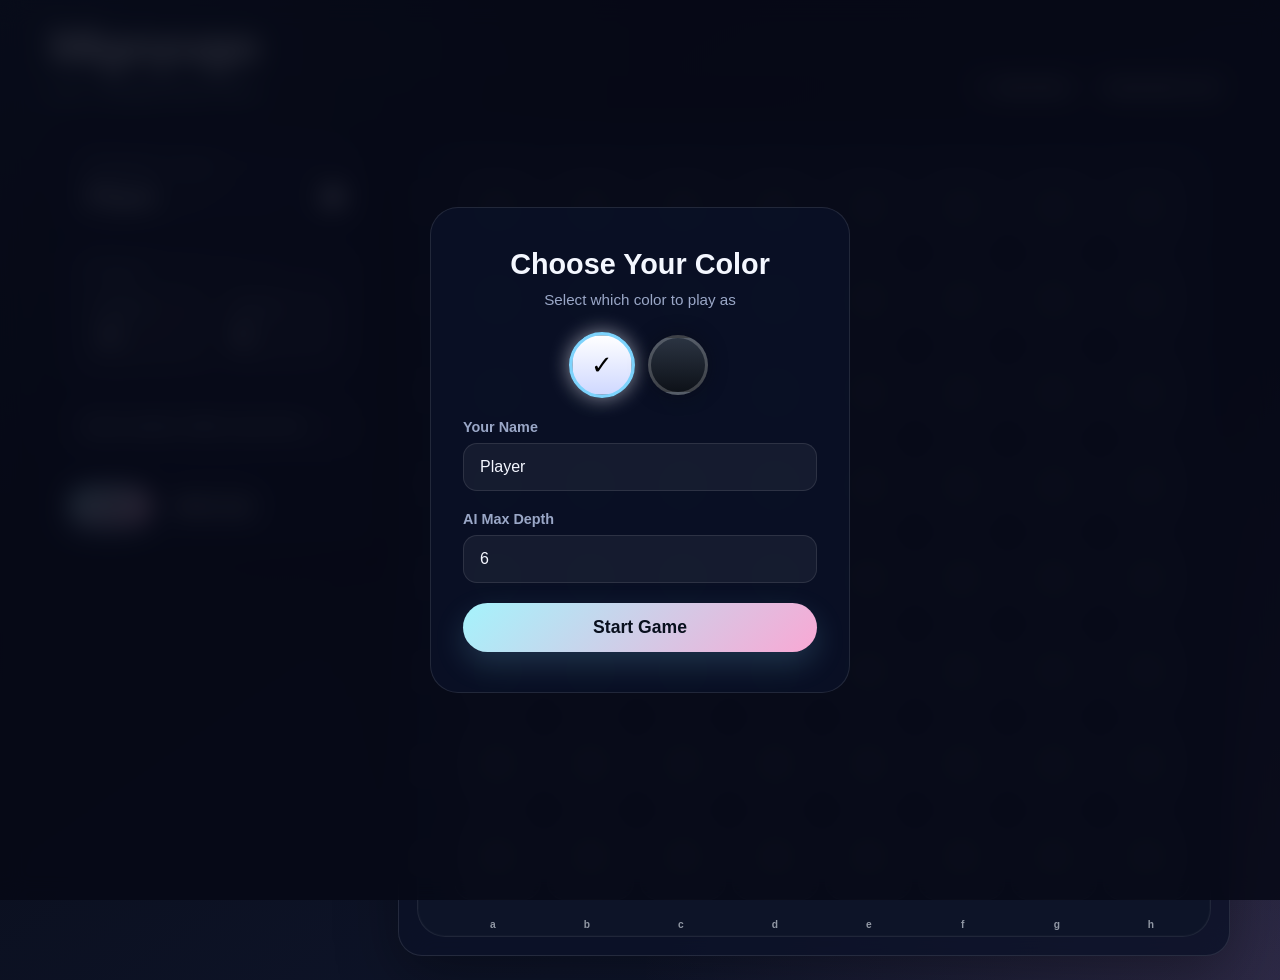
==== ai_game.html @ 3fef2fe9 "im tired tbh" ====
<!doctype html>
<html lang="en">
  <head>
    <meta charset="UTF-8" />
    <meta
      name="viewport"
      content="width=device-width, initial-scale=1.0, maximum-scale=1.0, user-scalable=no"
    />
    <title>Migoyugo - vs AI</title>
    <link rel="stylesheet" href="ai_game.css" />
  </head>
  <body>
    <!-- Color Selection Modal -->
    <div class="modal-backdrop" id="colorSelectionModal">
      <div class="modal-box">
        <h2>Choose Your Color</h2>
        <p>Select which color to play as</p>

        <div class="color-selection">
          <button
            class="color-button white selected"
            data-color="1"
            id="colorWhite"
          ></button>
          <button
            class="color-button black"
            data-color="2"
            id="colorBlack"
          ></button>
        </div>

        <div class="input-group">
          <label for="playerName">Your Name</label>
          <input
            type="text"
            id="playerName"
            placeholder="Enter your name"
            value="Player"
          />
        </div>

        <div class="input-group">
          <label for="aiMaxDepth">AI Max Depth</label>
          <input
            type="number"
            id="aiMaxDepth"
            min="1"
            max="8"
            step="1"
            value="6"
          />
        </div>

        <button
          class="action"
          style="width: 100%; padding: 14px; font-size: 1.1rem"
          id="startGameBtn"
        >
          Start Game
        </button>
      </div>
    </div>

    <!-- Game Over Modal -->
    <div class="modal-backdrop hidden" id="gameOverModal">
      <div class="modal-box" style="position: relative">
        <button
          id="closeGameOverBtn"
          style="
            position: absolute;
            top: 15px;
            right: 15px;
            background: none;
            border: none;
            font-size: 28px;
            color: #888;
            cursor: pointer;
            padding: 5px;
            line-height: 1;
            transition: color 0.2s;
          "
          onmouseover="this.style.color = '#fff'"
          onmouseout="this.style.color = '#888'"
        >
          &times;
        </button>
        <h2
          id="goTitle"
          class="winner-text"
          style="font-size: 2.2rem; margin-bottom: 4px"
        >
          You Won!
        </h2>
        <p id="goSubtitle" style="font-size: 1.1rem; color: #fff">
          Congratulations!
        </p>

        <div class="stats" style="margin-bottom: 24px; margin-top: 10px">
          <div class="stat">
            <span class="label" id="goP1Label">Your Score</span>
            <span class="value" id="goP1Score">0</span>
          </div>
          <div class="stat">
            <span class="label" id="goP2Label">AI Score</span>
            <span class="value" id="goP2Score">0</span>
          </div>
        </div>

        <button
          class="action"
          id="playAgainBtn"
          style="width: 100%; padding: 14px; font-size: 1.1rem"
        >
          Play Again
        </button>
        <a
          href="index.html"
          class="action secondary"
          style="
            width: 100%;
            padding: 14px;
            font-size: 1rem;
            margin-top: 10px;
            text-decoration: none;
            display: block;
          "
        >
          Back to Menu
        </a>
      </div>
    </div>

    <!-- Move History Log Modal -->
    <div class="modal-backdrop hidden" id="logModal">
      <div class="modal-box" id="logModalBox">
        <div class="modal-header-row">
          <h2>Move History</h2>
          <button class="close-btn" id="closeLogBtn">&times;</button>
        </div>
        <div class="history-list" id="historyList"></div>
      </div>
    </div>

    <!-- Main Game Area -->
    <div class="shell">
      <div class="hero">
        <div class="title-block">
          <h1>Migoyugo</h1>
          <p>vs AI - Strategic Board Game</p>
        </div>
        <div class="chip-row">
          <a
            href="index.html"
            class="chip menu-link"
            style="
              text-decoration: none;
              display: flex;
              align-items: center;
              gap: 6px;
            "
          >
            <span>&larr;</span> Main Menu
          </a>
          <div class="chip">Gamemode: vs AI</div>
        </div>
      </div>

      <div class="grid-layout">
        <section class="panel side">
          <div class="status-card">
            <div class="status-label">Current Turn</div>
            <div class="turn-banner">
              <span class="turn-name" id="turnName">Player</span>
              <div class="turn-dot" id="turnDot"></div>
            </div>
          </div>

          <div class="status-card">
            <div class="status-label">Yugos</div>
            <div class="stats">
              <div class="stat">
                <span class="label" id="labelWhitePoints">White</span>
                <span class="value" id="scoreWhite">0</span>
              </div>
              <div class="stat">
                <span class="label" id="labelBlackPoints">Black</span>
                <span class="value" id="scoreBlack">0</span>
              </div>
            </div>
          </div>

          <div class="log" id="log">Game started. White moves first.</div>

          <div class="footer-row">
            <div class="actions">
              <button class="action" id="restartBtn">Restart</button>
              <button class="action secondary" id="viewLogBtn">Move Log</button>
            </div>
          </div>
        </section>

        <section class="panel board-wrap">
          <div class="board-shell">
            <div class="board" id="board"></div>
            <div class="board-file-labels" id="boardFileLabels"></div>
            <div class="board-rank-labels" id="boardRankLabels"></div>
          </div>
        </section>
      </div>
    </div>

    <!-- Loading Screen -->
    <div class="loading-screen" id="loadingScreen">
      <div class="spinner"></div>
      <div class="loading-text">Loading...</div>
    </div>

    <script>
      const size = 8;
      const MAX_DEPTH = 4; // Depth for minimax algorithm
      const THINK_TIME = 500; // Minimum time for AI to "think" in ms

      // Initialize AI Worker
      const aiWorker = new Worker("ai_worker.js");

      const boardElement = document.getElementById("board");
      const boardFileLabelsElement = document.getElementById("boardFileLabels");
      const boardRankLabelsElement = document.getElementById("boardRankLabels");
      const turnNameElement = document.getElementById("turnName");
      const turnDotElement = document.getElementById("turnDot");
      const scoreWhiteElement = document.getElementById("scoreWhite");
      const scoreBlackElement = document.getElementById("scoreBlack");
      const labelWhitePoints = document.getElementById("labelWhitePoints");
      const labelBlackPoints = document.getElementById("labelBlackPoints");
      const logElement = document.getElementById("log");
      const restartBtn = document.getElementById("restartBtn");

      // Modal Elements
      const colorSelectionModal = document.getElementById(
        "colorSelectionModal",
      );
      const colorButtons = document.querySelectorAll(".color-button");
      const playerNameInput = document.getElementById("playerName");
      const aiMaxDepthInput = document.getElementById("aiMaxDepth");
      const startGameBtn = document.getElementById("startGameBtn");
      const colorWhiteBtn = document.getElementById("colorWhite");
      const colorBlackBtn = document.getElementById("colorBlack");

      const gameOverModal = document.getElementById("gameOverModal");
      const goTitle = document.getElementById("goTitle");
      const goSubtitle = document.getElementById("goSubtitle");
      const goP1Label = document.getElementById("goP1Label");
      const goP2Label = document.getElementById("goP2Label");
      const goP1Score = document.getElementById("goP1Score");
      const goP2Score = document.getElementById("goP2Score");
      const playAgainBtn = document.getElementById("playAgainBtn");
      const closeGameOverBtn = document.getElementById("closeGameOverBtn");

      const logModal = document.getElementById("logModal");
      const viewLogBtn = document.getElementById("viewLogBtn");
      const closeLogBtn = document.getElementById("closeLogBtn");
      const historyList = document.getElementById("historyList");

      let playerColor = 1; // 1 = white, 2 = black
      let aiMaxDepth = 4;
      const players = {
        1: { name: "Player", color: "white", label: "white" },
        2: { name: "AI", color: "black", label: "black" },
      };

      // Sound Effects
      function playSound(filename) {
        const audio = new Audio(`assets/sfx/${filename}`);
        audio.volume = 0.3;
        audio.play().catch((e) => console.log("Sound play error:", e));
      }

      const state = {
        board: createEmptyBoard(),
        turn: 1,
        gameOver: false,
        winner: null,
        gameStarted: false,
        moveHistory: [],
        gameMoves: [],
        moveCount: 0,
        aiThinking: false,
      };

      // ==================== COLOR SELECTION ====================
      colorButtons.forEach((btn) => {
        btn.addEventListener("click", () => {
          colorButtons.forEach((b) => b.classList.remove("selected"));
          btn.classList.add("selected");
          playerColor = parseInt(btn.dataset.color);
        });
      });

      startGameBtn.addEventListener("click", () => {
        const name = playerNameInput.value.trim() || "Player";
        const depthValue = Number.parseInt(aiMaxDepthInput.value, 10);
        aiMaxDepth = Number.isFinite(depthValue)
          ? Math.min(6, Math.max(1, depthValue))
          : 4;
        players[playerColor].name = name;
        const aiColor = playerColor === 1 ? 2 : 1;
        players[aiColor].name = "AI";

        labelWhitePoints.textContent = `${players[1].name}`;
        labelBlackPoints.textContent = `${players[2].name}`;

        colorSelectionModal.classList.add("hidden");
        state.gameStarted = true;

        resetGame();

        // If AI is white (moves first), trigger AI move
        if (state.turn !== playerColor) {
          setTimeout(makeAIMove, 800);
        }
      });

      playerNameInput.addEventListener("keypress", (e) => {
        if (e.key === "Enter") startGameBtn.click();
      });

      playAgainBtn.addEventListener("click", () => {
        gameOverModal.classList.add("hidden");
        resetGame();
      });

      closeGameOverBtn.addEventListener("click", () => {
        gameOverModal.classList.add("hidden");
      });

      viewLogBtn.addEventListener("click", () => {
        renderHistoryList();
        logModal.classList.remove("hidden");
      });

      closeLogBtn.addEventListener("click", () =>
        logModal.classList.add("hidden"),
      );

      logModal.addEventListener("click", (e) => {
        if (e.target === logModal) logModal.classList.add("hidden");
      });

      // ==================== GAME LOGIC ====================
      function createEmptyBoard() {
        return Array.from({ length: size }, () => Array(size).fill(null));
      }

      function buildBoardEdgeLabels() {
        boardFileLabelsElement.innerHTML = "";
        boardRankLabelsElement.innerHTML = "";
        for (let col = 0; col < size; col += 1) {
          const label = document.createElement("div");
          label.className = "coord-label";
          label.textContent = String.fromCharCode(65 + col);
          boardFileLabelsElement.appendChild(label);
        }
        for (let row = 0; row < size; row += 1) {
          const label = document.createElement("div");
          label.className = "coord-label";
          label.textContent = String(size - row);
          boardRankLabelsElement.appendChild(label);
        }
      }

      function buildBoard() {
        boardElement.innerHTML = "";
        buildBoardEdgeLabels();
        for (let row = 0; row < size; row += 1) {
          for (let col = 0; col < size; col += 1) {
            const cell = document.createElement("div");
            cell.className = "cell";
            cell.dataset.row = row;
            cell.dataset.col = col;
            cell.addEventListener("click", onCellClick);
            boardElement.appendChild(cell);
          }
        }
      }

      function onCellClick(event) {
        if (!state.gameStarted || state.gameOver || state.aiThinking) return;
        if (state.turn !== playerColor) return;

        const cell = event.currentTarget;
        const row = Number(cell.dataset.row);
        const col = Number(cell.dataset.col);

        if (state.board[row][col]) {
          pushLog("That square is occupied!");
          cell.classList.add("error");
          setTimeout(() => cell.classList.remove("error"), 300);
          return;
        }

        if (wouldCreateLongLine(row, col, state.turn)) {
          pushLog("Cannot create a line longer than 4!");
          cell.classList.add("error");
          setTimeout(() => cell.classList.remove("error"), 300);
          return;
        }

        placeTile(row, col);

        // Trigger AI move after a brief delay
        if (!state.gameOver && state.turn !== playerColor) {
          setTimeout(makeAIMove, 800);
        }
      }

      function placeTile(row, col) {
        const player = state.turn;
        state.board[row][col] = { player, yugo: false };

        let notation = `${String.fromCharCode(97 + col)}${row + 1}`;

        pushLog(`${players[player].name} placed at ${cellName(row, col)}`);

        playSound(`${players[player].color}.mp3`);

        const lines = findAllStraightLines(row, col, player);
        if (lines.length > 0) {
          formYugo(lines, player, { row, col });
          notation += "*".repeat(lines.length);
          pushLog(
            `${players[player].name} formed a Yugo at ${cellName(row, col)}!`,
            true,
          );
        }

        state.gameMoves.push(notation);

        if (checkIgo(player)) {
          state.gameOver = true;
          state.winner = player;
          showGameOver(player, `${players[player].name} achieved an Igo!`);
          return;
        }

        state.turn = state.turn === 1 ? 2 : 1;

        const boardFull = isBoardFull();
        const noMoves = !hasLegalMoves(state.turn);

        if (boardFull || noMoves) {
          const result = evaluateWego(
            boardFull
              ? "Board filled - Wego"
              : `${players[state.turn].name} has no legal moves - Wego`,
          );
          state.gameOver = true;
          state.winner = result.winner;
          showGameOver(result.winner, result.message);
          return;
        }

        render();
      }

      function inBounds(row, col) {
        return row >= 0 && row < size && col >= 0 && col < size;
      }

      function isPlayerCell(row, col, player) {
        const tile = state.board[row][col];
        return tile && tile.player === player;
      }

      function cellName(row, col) {
        return `${String.fromCharCode(65 + col)}${row + 1}`;
      }

      function wouldCreateLongLine(row, col, player) {
        const directions = [
          [0, 1],
          [1, 0],
          [1, 1],
          [1, -1],
        ];

        for (const [dr, dc] of directions) {
          let count = 1;
          for (let i = 1; i < 8; i++) {
            const nr = row + i * dr;
            const nc = col + i * dc;
            if (!inBounds(nr, nc) || !isPlayerCell(nr, nc, player)) break;
            count++;
          }
          for (let i = 1; i < 8; i++) {
            const nr = row - i * dr;
            const nc = col - i * dc;
            if (!inBounds(nr, nc) || !isPlayerCell(nr, nc, player)) break;
            count++;
          }
          if (count > 4) return true;
        }
        return false;
      }

      function hasLegalMoves(player) {
        for (let r = 0; r < size; r++) {
          for (let c = 0; c < size; c++) {
            if (!state.board[r][c] && !wouldCreateLongLine(r, c, player)) {
              return true;
            }
          }
        }
        return false;
      }

      function findAllStraightLines(row, col, player) {
        const directions = [
          [0, 1],
          [1, 0],
          [1, 1],
          [1, -1],
        ];
        const validLines = [];

        for (const [dr, dc] of directions) {
          const line = [[row, col]];
          for (let i = 1; i < 4; i++) {
            const nr = row + i * dr;
            const nc = col + i * dc;
            if (!inBounds(nr, nc) || !isPlayerCell(nr, nc, player)) break;
            line.push([nr, nc]);
          }
          for (let i = 1; i < 4; i++) {
            const nr = row - i * dr;
            const nc = col - i * dc;
            if (!inBounds(nr, nc) || !isPlayerCell(nr, nc, player)) break;
            line.unshift([nr, nc]);
          }

          if (line.length === 4) {
            validLines.push(line);
          }
        }
        return validLines;
      }

      function formYugo(lines, player, anchor) {
        const tilesToRemove = new Set();
        const existingYugos = []; // track Yugos already on the board within this line

        for (const line of lines) {
          for (const [r, c] of line) {
            tilesToRemove.add(`${r}:${c}`);
            const tile = state.board[r][c];
            if (tile && tile.yugo) {
              existingYugos.push({ r, c }); // remember their positions
            }
          }
        }

        // Clear all tiles in the line
        for (const key of tilesToRemove) {
          const [r, c] = key.split(":").map(Number);
          state.board[r][c] = null;
        }

        // Restore previously existing Yugos
        for (const { r, c } of existingYugos) {
          state.board[r][c] = { player, yugo: true };
        }

        // Place the new Yugo at the anchor
        state.board[anchor.row][anchor.col] = { player, yugo: true };
      }

      function checkIgo(player) {
        const yugos = [];
        for (let row = 0; row < size; row += 1) {
          for (let col = 0; col < size; col += 1) {
            const tile = state.board[row][col];
            if (tile && tile.player === player && tile.yugo) {
              yugos.push([row, col]);
            }
          }
        }
        const yugoSet = new Set(yugos.map(([row, col]) => `${row}:${col}`));

        for (const [row, col] of yugos) {
          const directions = [
            [0, 1],
            [1, 0],
            [1, 1],
            [1, -1],
          ];
          for (const [dr, dc] of directions) {
            let count = 1;
            for (let i = 1; i < 4; i++) {
              const nr = row + i * dr;
              const nc = col + i * dc;
              if (!inBounds(nr, nc) || !yugoSet.has(`${nr}:${nc}`)) break;
              count++;
            }
            for (let i = 1; i < 4; i++) {
              const nr = row - i * dr;
              const nc = col - i * dc;
              if (!inBounds(nr, nc) || !yugoSet.has(`${nr}:${nc}`)) break;
              count++;
            }
            if (count === 4) return true;
          }
        }
        return false;
      }

      function isBoardFull() {
        for (let row = 0; row < size; row += 1) {
          for (let col = 0; col < size; col += 1) {
            if (!state.board[row][col]) return false;
          }
        }
        return true;
      }

      function evaluateWego(reasonMessage) {
        const white = countPlayerPoints(1);
        const black = countPlayerPoints(2);

        if (white === black) {
          return { winner: null, message: "Draw! " + reasonMessage };
        }
        const winner = white > black ? 1 : 2;
        return {
          winner,
          message: `${players[winner].name} wins with Wego! ` + reasonMessage,
        };
      }

      function countPlayerPoints(player) {
        let count = 0;
        for (let row = 0; row < size; row += 1) {
          for (let col = 0; col < size; col += 1) {
            const tile = state.board[row][col];
            if (tile && tile.player === player && tile.yugo) count++;
          }
        }
        return count;
      }

      function pushLog(message, isImportant = false) {
        logElement.textContent = message;

        if (
          message.includes("Invalid") ||
          message.includes("occupied") ||
          message.includes("Cannot")
        ) {
          logElement.style.color = "var(--danger)";
        } else {
          logElement.style.color = "#dce6ff";
        }
        // We removed the array pushing from here completely!
      }

      function renderHistoryList() {
        historyList.innerHTML = "";
        if (state.gameMoves.length === 0) {
          historyList.innerHTML =
            '<div style="color: var(--muted);">No moves yet</div>';
          return;
        }

        // Loop through moves in pairs of 2 (White, then Black)
        for (let i = 0; i < state.gameMoves.length; i += 2) {
          const turnNum = Math.floor(i / 2) + 1;
          const whiteMove = state.gameMoves[i];
          const blackMove = state.gameMoves[i + 1] || ""; // Might be empty if game ends on White's turn

          const turnBlock = document.createElement("div");
          turnBlock.style.marginBottom = "10px";
          turnBlock.style.fontFamily = "monospace";
          turnBlock.style.fontSize = "1.2rem";
          turnBlock.style.lineHeight = "1.4";

          // Format it exactly like the professional logs
          turnBlock.innerHTML = `
            <div style="color: #888;">${turnNum}.</div>
            <div style="color: #fff;">${whiteMove}</div>
            ${blackMove ? `<div style="color: #fff;">${blackMove}</div>` : ""}
          `;
          historyList.appendChild(turnBlock);
        }

        historyList.scrollTop = historyList.scrollHeight;
      }

      function showGameOver(winnerId, subtitleMsg) {
        if (winnerId === null) {
          goTitle.textContent = "Draw!";
          goTitle.style.webkitTextFillColor = "var(--text)";
        } else {
          goTitle.textContent = `${players[winnerId].name} Wins!`;
          goTitle.style.webkitTextFillColor = "transparent";
        }

        goSubtitle.textContent = subtitleMsg;
        goP1Label.textContent = `${players[1].name} Yugos`;
        goP2Label.textContent = `${players[2].name} Yugos`;
        goP1Score.textContent = countPlayerPoints(1);
        goP2Score.textContent = countPlayerPoints(2);

        gameOverModal.classList.remove("hidden");
      }

      function render() {
        turnNameElement.textContent = players[state.turn].name;
        turnDotElement.className = `turn-dot ${players[state.turn].color}`;
        scoreWhiteElement.textContent = countPlayerPoints(1);
        scoreBlackElement.textContent = countPlayerPoints(2);

        boardElement.innerHTML = "";
        for (let row = 0; row < size; row += 1) {
          for (let col = 0; col < size; col += 1) {
            const cell = document.createElement("div");
            cell.className = "cell";
            cell.dataset.row = row;
            cell.dataset.col = col;

            if (state.turn === state.turn && state.gameStarted) {
              cell.addEventListener("click", onCellClick);
            }

            const tile = state.board[row][col];
            if (tile) {
              const piece = document.createElement("div");
              piece.className = `piece ${tile.player === 1 ? "white" : "black"} ${tile.yugo ? "yugo" : "circle"}`;

              if (tile.yugo) {
                const dot = document.createElement("div");
                dot.className = "inner-dot";
                piece.appendChild(dot);
              }

              piece.classList.add("place-animation");
              cell.appendChild(piece);
            }

            cell.addEventListener("click", onCellClick);
            boardElement.appendChild(cell);
          }
        }
      }

      function resetGame() {
        state.board = createEmptyBoard();
        state.turn = 1;
        state.gameOver = false;
        state.winner = null;
        state.moveHistory = [];
        state.gameMoves = [];
        state.moveCount = 0;
        state.aiThinking = false;
        pushLog("Game restarted. White moves first.");
        buildBoard();
        render();
      }

      // ==================== AI LOGIC - MINIMAX ====================

      let startTime;

      function makeAIMove() {
        if (state.aiThinking || state.gameOver) return;
        state.aiThinking = true;
        pushLog("AI is thinking...");
        logElement.classList.add("ai-thinking");

        startTime = Date.now();

        // Check for legal moves first (quick check)
        const hasLegalMovesForAI = hasLegalMoves(state.turn);

        if (!hasLegalMovesForAI) {
          // No legal moves - trigger Wego
          const result = evaluateWego(
            `${players[state.turn].name} has no legal moves - Wego`,
          );
          state.gameOver = true;
          state.winner = result.winner;
          state.aiThinking = false;
          logElement.classList.remove("ai-thinking");
          showGameOver(result.winner, result.message);
          return;
        }

        // Send board to worker for minimax computation
        aiWorker.postMessage({
          board: state.board,
          playerColor: playerColor,
          turn: state.turn,
          maxDepth: aiMaxDepth,
        });
      }

      // Handle AI Worker response
      aiWorker.onmessage = function (e) {
        const { bestMove, error } = e.data;

        if (error === "noMoves") {
          // This shouldn't happen since we checked above, but handle it
          const result = evaluateWego(
            `${players[state.turn].name} has no legal moves - Wego`,
          );
          state.gameOver = true;
          state.winner = result.winner;
          state.aiThinking = false;
          logElement.classList.remove("ai-thinking");
          showGameOver(result.winner, result.message);
          return;
        }

        // Ensure minimum think time for better UX
        const elapsedTime = Date.now() - startTime;
        const delayNeeded = Math.max(0, THINK_TIME - elapsedTime);

        setTimeout(() => {
          placeTile(bestMove.row, bestMove.col);
          state.aiThinking = false;
          logElement.classList.remove("ai-thinking");

          if (!state.gameOver && state.turn === playerColor) {
            pushLog(`${players[playerColor].name}, it's your turn!`);
          }
        }, delayNeeded);
      };

      restartBtn.addEventListener("click", resetGame);

      // Initialize
      buildBoard();
      render();
    </script>
  </body>
</html>
---- ai_game.css ----
:root {
  --bg: #0b1020;
  --panel: rgba(12, 18, 40, 0.82);
  --panel-border: rgba(255, 255, 255, 0.1);
  --text: #f4f7ff;
  --muted: #9aa7c7;
  --grid: rgba(255, 255, 255, 0.1);
  --white: #f5f7ff;
  --black: #14181f;
  --white-glow: rgba(248, 250, 255, 0.55);
  --black-glow: rgba(9, 12, 18, 0.55);
  --accent: #7dd3fc;
  --accent-2: #f9a8d4;
  --danger: #fb7185;
  --success: #34d399;
}

* {
  box-sizing: border-box;
  -webkit-tap-highlight-color: transparent;
}

@keyframes fadeIn {
  from {
    opacity: 0;
  }
  to {
    opacity: 1;
  }
}

@keyframes fadeOut {
  from {
    opacity: 1;
  }
  to {
    opacity: 0;
  }
}

html,
body {
  margin: 0;
  min-height: 100svh;
  font-family: "Segoe UI", Tahoma, Geneva, Verdana, sans-serif;
  background:
    radial-gradient(
      circle at top left,
      rgba(125, 211, 252, 0.12),
      transparent 40%
    ),
    radial-gradient(
      circle at bottom right,
      rgba(249, 168, 212, 0.12),
      transparent 40%
    ),
    linear-gradient(145deg, #060916 0%, #0b1020 45%, #111832 100%);
  color: var(--text);
  animation: fadeIn 0.8s ease-in;
}

html.fade-out,
body.fade-out {
  animation: fadeOut 0.6s ease-out forwards;
}

body {
  padding: clamp(14px, 3vw, 24px);
}

.shell {
  max-width: 1180px;
  margin: 0 auto;
}

.hero {
  display: flex;
  flex-wrap: wrap;
  align-items: end;
  justify-content: space-between;
  gap: 16px;
  margin-bottom: 20px;
}

.title-block h1 {
  margin: 0;
  font-size: clamp(2rem, 4vw, 3rem);
  letter-spacing: -0.05em;
  line-height: 0.95;
}

.title-block p {
  margin: 10px 0 0;
  color: var(--muted);
  max-width: 760px;
  line-height: 1.5;
  font-size: clamp(0.9rem, 2vw, 1rem);
}

.chip-row {
  display: flex;
  flex-wrap: wrap;
  gap: 10px;
}

.chip {
  padding: 8px 14px;
  border-radius: 999px;
  background: rgba(255, 255, 255, 0.06);
  border: 1px solid rgba(255, 255, 255, 0.09);
  color: var(--text);
  font-size: 0.85rem;
}

.menu-link {
  transition: all 0.2s ease;
  cursor: pointer;
}

.menu-link:hover {
  background: rgba(255, 255, 255, 0.12);
  border-color: rgba(255, 255, 255, 0.15);
  transform: translateY(-2px);
  box-shadow: 0 6px 20px rgba(125, 211, 252, 0.15);
}

.grid-layout {
  display: grid;
  grid-template-columns: minmax(280px, 330px) minmax(0, 1fr);
  gap: 18px;
  align-items: start;
}

.panel {
  background: var(--panel);
  border: 1px solid var(--panel-border);
  backdrop-filter: blur(16px);
  border-radius: 24px;
  box-shadow: 0 18px 60px rgba(0, 0, 0, 0.34);
}

.side {
  padding: 18px;
  display: grid;
  gap: 16px;
}

.status-card {
  padding: 18px;
  border-radius: 20px;
  background: linear-gradient(
    135deg,
    rgba(255, 255, 255, 0.06),
    rgba(255, 255, 255, 0.02)
  );
  border: 1px solid rgba(255, 255, 255, 0.08);
}

.status-label {
  margin: 0 0 8px;
  font-size: 0.78rem;
  letter-spacing: 0.18em;
  text-transform: uppercase;
  color: var(--muted);
}

.turn-banner {
  display: flex;
  align-items: center;
  justify-content: space-between;
  gap: 12px;
}

.turn-name {
  font-size: 1.45rem;
  font-weight: 800;
  word-break: break-word;
}

.turn-dot {
  width: 18px;
  height: 18px;
  border-radius: 50%;
  box-shadow: 0 0 0 6px rgba(255, 255, 255, 0.06);
  flex-shrink: 0;
}

.turn-dot.white {
  background: var(--white);
  box-shadow: 0 0 18px var(--white-glow);
}

.turn-dot.black {
  background: var(--black);
  box-shadow: 0 0 18px var(--black-glow);
}

.stats {
  display: grid;
  grid-template-columns: repeat(2, minmax(0, 1fr));
  gap: 12px;
}

.stat {
  padding: 14px;
  border-radius: 18px;
  background: rgba(255, 255, 255, 0.05);
  border: 1px solid rgba(255, 255, 255, 0.06);
}

.stat span {
  display: block;
}

.stat .label {
  font-size: 0.75rem;
  color: var(--muted);
  text-transform: uppercase;
  letter-spacing: 0.08em;
  margin-bottom: 6px;
  white-space: nowrap;
  overflow: hidden;
  text-overflow: ellipsis;
}

.stat .value {
  font-size: 1.55rem;
  font-weight: 800;
}

.board-wrap {
  padding: 18px;
}

.board-shell {
  position: relative;
  aspect-ratio: 1;
  width: 100%;
  border-radius: 28px;
  overflow: hidden;
  background: #0d1428;
  border: 1px solid rgba(255, 255, 255, 0.08);
  box-shadow: inset 0 0 0 1px rgba(255, 255, 255, 0.02);
}

.board {
  position: absolute;
  inset: 12px 12px 28px 28px;
  display: grid;
  grid-template-columns: repeat(8, 1fr);
  grid-template-rows: repeat(8, 1fr);
  padding: 8px;
  gap: 6px;
}

.board-file-labels,
.board-rank-labels {
  position: absolute;
  display: grid;
  align-items: center;
  justify-items: center;
  pointer-events: none;
}

.board-file-labels {
  left: 28px;
  right: 12px;
  bottom: 6px;
  grid-template-columns: repeat(8, 1fr);
}

.board-rank-labels {
  left: 6px;
  top: 12px;
  bottom: 28px;
  grid-template-rows: repeat(8, 1fr);
}

.coord-label {
  font-size: 0.64rem;
  font-weight: 700;
  letter-spacing: 0.04em;
  color: rgba(226, 232, 240, 0.62);
  text-transform: lowercase;
}

.cell {
  position: relative;
  border-radius: 18px;
  border: 1px solid var(--grid);
  background: rgba(255, 255, 255, 0.03);
  cursor: pointer;
  transition:
    transform 0.12s ease,
    background 0.12s ease,
    box-shadow 0.16s ease;
  overflow: hidden;
}

.cell:hover {
  transform: translateY(-1px);
  background: rgba(255, 255, 255, 0.07);
  box-shadow: inset 0 0 0 1px rgba(255, 255, 255, 0.08);
}

.cell::after {
  content: "";
  position: absolute;
  inset: 0;
  background: radial-gradient(
    circle at center,
    rgba(255, 255, 255, 0.1),
    transparent 70%
  );
  opacity: 0.55;
  pointer-events: none;
  z-index: 1;
}

.cell.active-turn {
  box-shadow:
    inset 0 0 0 2px var(--accent),
    0 0 20px rgba(125, 211, 252, 0.25);
}

.cell.error {
  animation: shake 0.3s ease-in-out;
  background: rgba(251, 113, 133, 0.15);
  box-shadow: inset 0 0 0 1px rgba(251, 113, 133, 0.5);
}

@keyframes shake {
  0%,
  100% {
    transform: translateX(0);
  }
  25% {
    transform: translateX(-2px);
  }
  75% {
    transform: translateX(2px);
  }
}

.piece {
  position: absolute;
  inset: 11%;
  display: flex;
  align-items: center;
  justify-content: center;
  color: #fff;
  pointer-events: none;
  transition:
    transform 0.12s ease,
    opacity 0.18s ease;
  z-index: 2;
  border-radius: 50%;
}

.piece.white.circle {
  background: linear-gradient(180deg, #ffffff, #cfd8ff);
  box-shadow: 0 0 18px var(--white-glow);
}

.piece.black.circle {
  background: linear-gradient(180deg, #2b3442, #0d1118);
  box-shadow: 0 0 18px var(--black-glow);
}

.piece.yugo {
  inset: 8%;
}

.piece.yugo.white {
  background: linear-gradient(180deg, #ffffff, #dbe5ff);
  box-shadow: 0 0 24px rgba(248, 250, 255, 0.48);
}

.piece.yugo.black {
  background: linear-gradient(180deg, #2b3442, #0a0e15);
  box-shadow: 0 0 24px rgba(9, 12, 18, 0.5);
}

.piece .inner-dot {
  position: absolute;
  width: 18%;
  height: 18%;
  border-radius: 50%;
  background: #ef4444;
  box-shadow: 0 0 10px rgba(239, 68, 68, 0.75);
}

.piece .inner-dot.stack-2 {
  border-radius: 999px;
  width: 22%;
  height: 14%;
}

.piece .inner-dot.stack-3 {
  width: 20%;
  height: 20%;
  background: #ef4444;
  box-shadow: none;
  clip-path: polygon(50% 10%, 92% 88%, 8% 88%);
}

.piece .inner-dot.stack-4 {
  border-radius: 8%;
  width: 20%;
  height: 20%;
  box-shadow: none;
  top: 50%;
  left: 50%;
  transform: translate(-50%, -50%);
}

.piece.recent {
  animation: pop 0.18s ease-out;
}

@keyframes pop {
  from {
    transform: scale(0.8);
  }
  to {
    transform: scale(1);
  }
}

@keyframes placeDown {
  0% {
    transform: translateY(-20px);
    opacity: 0;
  }
  60% {
    transform: translateY(4px);
  }
  100% {
    transform: translateY(0);
    opacity: 1;
  }
}

.piece.place-animation {
  animation: placeDown 0.4s cubic-bezier(0.34, 1.56, 0.64, 1);
}

@keyframes yugoGlow {
  0% {
    filter: brightness(1);
  }
  50% {
    filter: brightness(1.3);
  }
  100% {
    filter: brightness(1);
  }
}

.piece.yugo-form {
  animation: yugoGlow 0.6s ease-out;
}

@keyframes igoWin {
  0% {
    transform: scale(1);
  }
  50% {
    transform: scale(1.1);
  }
  100% {
    transform: scale(1);
  }
}

.piece.igo-win {
  animation: igoWin 0.8s ease-out infinite;
}

@keyframes wegoCelebrate {
  0%,
  100% {
    transform: rotateZ(0deg);
  }
  50% {
    transform: rotateZ(3deg);
  }
}

.cell.wego-celebrate {
  animation: wegoCelebrate 0.6s ease-in-out;
}

.footer-row {
  display: flex;
  flex-wrap: wrap;
  justify-content: space-between;
  align-items: center;
  gap: 12px;
  margin-top: 16px;
  color: var(--muted);
  font-size: 0.92rem;
}

.actions {
  display: flex;
  flex-wrap: wrap;
  gap: 10px;
}

button.action {
  border: 0;
  border-radius: 999px;
  padding: 11px 16px;
  font: inherit;
  font-weight: 700;
  color: #09101e;
  cursor: pointer;
  transition:
    all 0.2s,
    box-shadow 0.2s;
  background: linear-gradient(135deg, #a5f3fc, #f9a8d4);
  box-shadow: 0 12px 30px rgba(125, 211, 252, 0.18);
}

button.action.secondary {
  color: var(--text);
  background: rgba(255, 255, 255, 0.07);
  border: 1px solid rgba(255, 255, 255, 0.08);
  box-shadow: none;
}

button.action:hover {
  transform: translateY(-1px);
}

button.action.primary:hover {
  box-shadow: 0 16px 40px rgba(125, 211, 252, 0.3);
}

.log {
  min-height: 54px;
  padding: 14px;
  border-radius: 16px;
  background: rgba(255, 255, 255, 0.04);
  border: 1px solid rgba(255, 255, 255, 0.05);
  color: #dce6ff;
  line-height: 1.45;
  font-size: 0.95rem;
}

/* MODALS */
.modal-backdrop {
  position: fixed;
  inset: 0;
  background: rgba(6, 9, 22, 0.85);
  backdrop-filter: blur(12px);
  z-index: 100;
  display: flex;
  align-items: center;
  justify-content: center;
  padding: 24px;
  transition:
    opacity 0.3s ease,
    visibility 0.3s ease;
}

.modal-backdrop.hidden {
  opacity: 0;
  visibility: hidden;
  pointer-events: none;
}

.modal-box {
  background: var(--panel);
  border: 1px solid var(--panel-border);
  width: 100%;
  max-width: 420px;
  padding: 40px 32px;
  text-align: center;
  border-radius: 28px;
  transform: translateY(0) scale(1);
  transition: transform 0.4s cubic-bezier(0.175, 0.885, 0.32, 1.275);
  display: flex;
  flex-direction: column;
}

.modal-backdrop.hidden .modal-box {
  transform: translateY(20px) scale(0.95);
}

.modal-box h2 {
  margin: 0 0 8px;
  font-size: clamp(1.5rem, 5vw, 1.8rem);
}

.modal-box p {
  color: var(--muted);
  margin: 0 0 24px;
  font-size: 0.95rem;
  line-height: 1.5;
}

.color-selection {
  display: flex;
  gap: 16px;
  margin-bottom: 24px;
  justify-content: center;
}

.color-button {
  width: 60px;
  height: 60px;
  border-radius: 50%;
  border: 3px solid rgba(255, 255, 255, 0.2);
  cursor: pointer;
  transition: all 0.2s;
  position: relative;
}

.color-button.white {
  background: linear-gradient(180deg, #ffffff, #cfd8ff);
  box-shadow: 0 0 18px var(--white-glow);
}

.color-button.black {
  background: linear-gradient(180deg, #2b3442, #0d1118);
  box-shadow: 0 0 18px var(--black-glow);
}

.color-button.selected {
  border-color: var(--accent);
  transform: scale(1.1);
}

.color-button::after {
  content: "✓";
  position: absolute;
  inset: 0;
  display: flex;
  align-items: center;
  justify-content: center;
  font-size: 1.5rem;
  opacity: 0;
  transition: opacity 0.2s;
}

.color-button.selected::after {
  opacity: 1;
}

.input-group {
  margin-bottom: 20px;
  text-align: left;
}

.input-group label {
  display: flex;
  align-items: center;
  gap: 8px;
  margin-bottom: 8px;
  color: var(--muted);
  font-size: 0.9rem;
  font-weight: 600;
}

.input-group input {
  width: 100%;
  padding: 14px 16px;
  border-radius: 14px;
  background: rgba(255, 255, 255, 0.05);
  border: 1px solid rgba(255, 255, 255, 0.1);
  color: var(--text);
  font: inherit;
  font-size: 1rem;
  outline: none;
  transition: all 0.2s;
}

.input-group input:focus {
  border-color: var(--accent);
  background: rgba(255, 255, 255, 0.08);
  box-shadow: 0 0 0 4px rgba(125, 211, 252, 0.1);
}

#logModalBox {
  max-width: 500px;
  max-height: 85svh;
  padding: 32px 24px;
}

.modal-header-row {
  display: flex;
  align-items: center;
  justify-content: space-between;
  margin-bottom: 16px;
  flex-shrink: 0;
}

.modal-header-row h2 {
  margin: 0;
}

.close-btn {
  background: rgba(255, 255, 255, 0.08);
  border: 0;
  color: #fff;
  width: 32px;
  height: 32px;
  border-radius: 50%;
  cursor: pointer;
  display: grid;
  place-items: center;
  font-size: 1.2rem;
  transition: background 0.2s;
}

.close-btn:hover {
  background: rgba(255, 255, 255, 0.15);
}

.history-list {
  overflow-y: auto;
  text-align: left;
  padding-right: 8px;
  display: flex;
  flex-direction: column;
  gap: 8px;
  flex: 1;
}

.history-list::-webkit-scrollbar {
  width: 6px;
}

.history-list::-webkit-scrollbar-track {
  background: rgba(255, 255, 255, 0.02);
  border-radius: 10px;
}

.history-list::-webkit-scrollbar-thumb {
  background: rgba(255, 255, 255, 0.1);
  border-radius: 10px;
}

.history-item {
  padding: 12px 16px;
  border-radius: 12px;
  background: rgba(255, 255, 255, 0.03);
  border: 1px solid rgba(255, 255, 255, 0.04);
  font-size: 0.9rem;
  color: #dce6ff;
  display: flex;
  gap: 12px;
  align-items: flex-start;
}

.history-item .move-num {
  color: var(--muted);
  font-weight: 700;
  font-size: 0.8rem;
  margin-top: 2px;
  min-width: 20px;
}

.history-item.important {
  background: rgba(125, 211, 252, 0.1);
  border-color: rgba(125, 211, 252, 0.2);
}

.winner-text {
  background: linear-gradient(135deg, var(--accent), var(--accent-2));
  -webkit-background-clip: text;
  -webkit-text-fill-color: transparent;
  filter: drop-shadow(0 2px 8px rgba(125, 211, 252, 0.2));
}

.ai-thinking {
  animation: pulse 1.5s ease-in-out infinite;
}

@keyframes pulse {
  0%,
  100% {
    opacity: 1;
  }
  50% {
    opacity: 0.5;
  }
}

@media (max-width: 960px) {
  .grid-layout {
    grid-template-columns: 1fr;
  }
  .board-wrap {
    grid-row: 1;
  }
}

@media (max-width: 640px) {
  .panel {
    border-radius: 18px;
  }
  .board {
    inset: 8px 8px 20px 20px;
    gap: 4px;
  }
  .cell {
    border-radius: 12px;
  }
  .board-file-labels {
    left: 20px;
    right: 8px;
  }
  .board-rank-labels {
    left: 2px;
    bottom: 20px;
  }
  .coord-label {
    font-size: 0.56rem;
  }
  .piece.yugo {
    inset: 6%;
  }
  .stats {
    grid-template-columns: 1fr;
  }
}

.loading-screen {
  position: fixed;
  inset: 0;
  background: linear-gradient(145deg, #060916 0%, #0b1020 45%, #111832 100%);
  display: none;
  align-items: center;
  justify-content: center;
  z-index: 1000;
  flex-direction: column;
  gap: 24px;
}

.loading-screen.active {
  display: flex;
}

.spinner {
  width: 60px;
  height: 60px;
  border: 3px solid rgba(125, 211, 252, 0.2);
  border-top-color: #7dd3fc;
  border-right-color: #f9a8d4;
  border-radius: 50%;
  animation: spin 1.2s linear infinite;
}

@keyframes spin {
  to {
    transform: rotate(360deg);
  }
}

.loading-text {
  color: var(--muted);
  font-size: 0.95rem;
  letter-spacing: 0.05em;
}
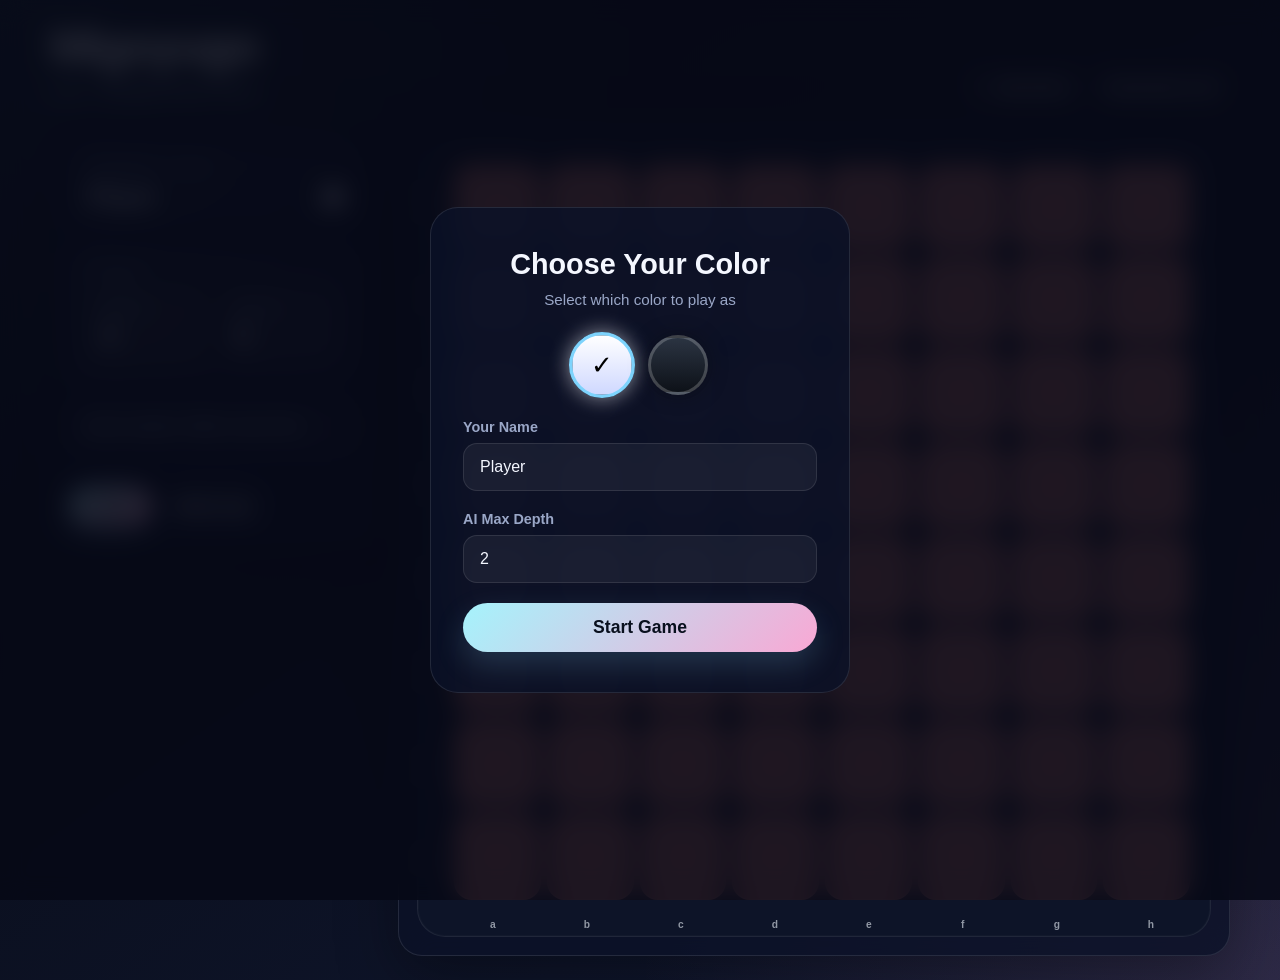
==== commit 123568bb: "gud?" ====
--- a/ai_game.html
+++ b/ai_game.html
@@ -47,7 +47,7 @@
             min="1"
             max="8"
             step="1"
-            value="6"
+            value="2"
           />
         </div>
 
@@ -417,7 +417,7 @@
         const player = state.turn;
         state.board[row][col] = { player, yugo: false };
 
-        let notation = `${String.fromCharCode(97 + col)}${row + 1}`;
+        let notation = `${String.fromCharCode(97 + col)}${size - row}`;
 
         pushLog(`${players[player].name} placed at ${cellName(row, col)}`);
 
@@ -472,7 +472,7 @@
       }
 
       function cellName(row, col) {
-        return `${String.fromCharCode(65 + col)}${row + 1}`;
+        return `${String.fromCharCode(65 + col)}${size - row}`;
       }
 
       function wouldCreateLongLine(row, col, player) {
--- a/ai_game.css
+++ b/ai_game.css
@@ -288,7 +288,7 @@
   position: relative;
   border-radius: 18px;
   border: 1px solid var(--grid);
-  background: rgba(255, 255, 255, 0.03);
+  background: rgb(168, 99, 99);
   cursor: pointer;
   transition:
     transform 0.12s ease,
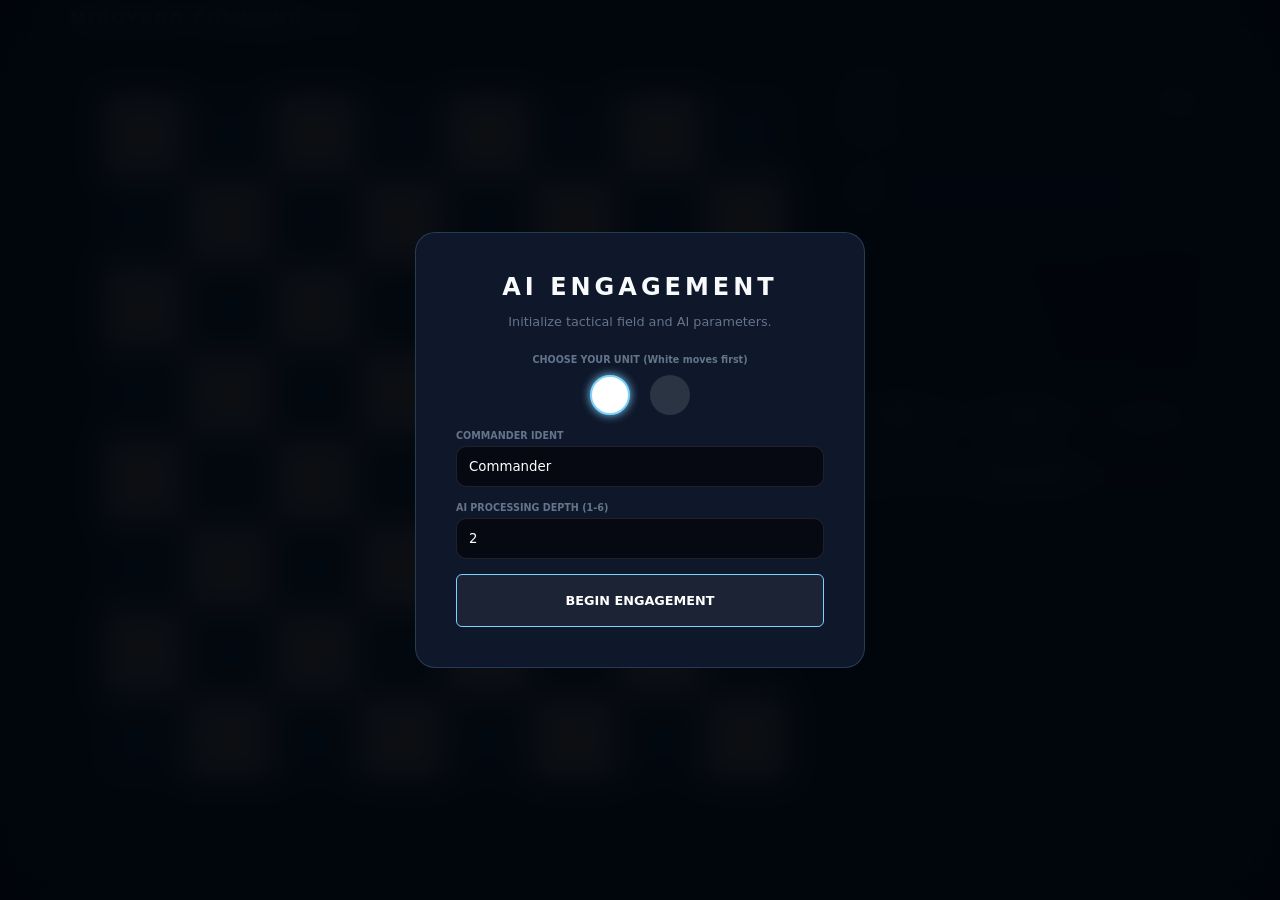
==== commit c4b3ad3b: "wawawawa" ====
--- a/ai_game.html
+++ b/ai_game.html
@@ -6,236 +6,288 @@
       name="viewport"
       content="width=device-width, initial-scale=1.0, maximum-scale=1.0, user-scalable=no"
     />
-    <title>Migoyugo - vs AI</title>
+    <title>Migoyugo - AI Engagement</title>
     <link rel="stylesheet" href="ai_game.css" />
   </head>
   <body>
-    <!-- Color Selection Modal -->
-    <div class="modal-backdrop" id="colorSelectionModal">
+    <!-- Initial Tactical Setup -->
+    <div id="colorSelectionModal" class="modal show">
       <div class="modal-box">
-        <h2>Choose Your Color</h2>
-        <p>Select which color to play as</p>
-
-        <div class="color-selection">
-          <button
-            class="color-button white selected"
-            data-color="1"
-            id="colorWhite"
-          ></button>
-          <button
-            class="color-button black"
-            data-color="2"
-            id="colorBlack"
-          ></button>
-        </div>
-
-        <div class="input-group">
-          <label for="playerName">Your Name</label>
+        <h2
+          style="
+            font-size: 1.5rem;
+            letter-spacing: 4px;
+            margin: 0 0 5px;
+            font-weight: 900;
+          "
+        >
+          AI ENGAGEMENT
+        </h2>
+        <p style="color: var(--dim); font-size: 0.8rem; margin-bottom: 25px">
+          Initialize tactical field and AI parameters.
+        </p>
+
+        <div class="ident-wrap">
+          <label
+            class="ident-label"
+            style="
+              font-size: 0.6rem;
+              color: var(--dim);
+              font-weight: 800;
+              display: block;
+              margin-bottom: 10px;
+              text-align: center;
+            "
+            >CHOOSE YOUR UNIT (White moves first)</label
+          >
+          <div class="color-selection">
+            <div
+              class="color-button white selected"
+              data-color="1"
+              id="colorWhite"
+            ></div>
+            <div
+              class="color-button black"
+              data-color="2"
+              id="colorBlack"
+            ></div>
+          </div>
+        </div>
+
+        <div class="ident-wrap">
+          <label
+            class="ident-label"
+            style="
+              font-size: 0.6rem;
+              color: var(--dim);
+              font-weight: 800;
+              display: block;
+              margin-bottom: 5px;
+            "
+            >COMMANDER IDENT</label
+          >
           <input
             type="text"
             id="playerName"
-            placeholder="Enter your name"
-            value="Player"
+            class="ident-input"
+            value="Commander"
           />
         </div>
 
-        <div class="input-group">
-          <label for="aiMaxDepth">AI Max Depth</label>
+        <div class="ident-wrap">
+          <label
+            class="ident-label"
+            style="
+              font-size: 0.6rem;
+              color: var(--dim);
+              font-weight: 800;
+              display: block;
+              margin-bottom: 5px;
+            "
+            >AI PROCESSING DEPTH (1-6)</label
+          >
           <input
             type="number"
             id="aiMaxDepth"
+            class="ident-input"
             min="1"
-            max="8"
-            step="1"
+            max="6"
             value="2"
           />
         </div>
 
         <button
-          class="action"
-          style="width: 100%; padding: 14px; font-size: 1.1rem"
+          class="btn"
+          style="
+            width: 100%;
+            padding: 18px;
+            font-size: 0.8rem;
+            border-color: var(--accent);
+          "
           id="startGameBtn"
         >
-          Start Game
+          BEGIN ENGAGEMENT
         </button>
       </div>
     </div>
 
-    <!-- Game Over Modal -->
-    <div class="modal-backdrop hidden" id="gameOverModal">
-      <div class="modal-box" style="position: relative">
-        <button
-          id="closeGameOverBtn"
+    <!-- Settlement Popup -->
+    <div id="gameOverModal" class="modal">
+      <div class="modal-box">
+        <div
           style="
-            position: absolute;
-            top: 15px;
-            right: 15px;
-            background: none;
-            border: none;
-            font-size: 28px;
-            color: #888;
-            cursor: pointer;
-            padding: 5px;
-            line-height: 1;
-            transition: color 0.2s;
+            font-size: 0.6rem;
+            color: var(--accent);
+            letter-spacing: 5px;
+            margin-bottom: 5px;
           "
-          onmouseover="this.style.color = '#fff'"
-          onmouseout="this.style.color = '#888'"
-        >
-          &times;
-        </button>
+        >
+          CONFLICT SETTLED
+        </div>
         <h2
           id="goTitle"
-          class="winner-text"
-          style="font-size: 2.2rem; margin-bottom: 4px"
-        >
-          You Won!
+          style="font-size: 1.8rem; margin: 15px 0 10px; font-weight: 900"
+        >
+          VICTORY
         </h2>
-        <p id="goSubtitle" style="font-size: 1.1rem; color: #fff">
-          Congratulations!
+        <p
+          id="goSubtitle"
+          style="color: var(--dim); font-size: 0.85rem; margin-bottom: 25px"
+        >
+          Tactical objective achieved.
         </p>
 
-        <div class="stats" style="margin-bottom: 24px; margin-top: 10px">
-          <div class="stat">
-            <span class="label" id="goP1Label">Your Score</span>
-            <span class="value" id="goP1Score">0</span>
+        <div
+          style="
+            display: grid;
+            grid-template-columns: 1fr 1fr;
+            background: rgba(0, 0, 0, 0.3);
+            padding: 15px;
+            border-radius: 12px;
+            margin-bottom: 20px;
+            border: 1px solid var(--border);
+          "
+        >
+          <div>
+            <span style="font-size: 0.6rem; color: var(--dim)" id="goP1Label"
+              >PLAYER</span
+            >
+            <div
+              id="goP1Score"
+              style="font-size: 1.5rem; color: var(--accent); font-weight: 900"
+            >
+              0
+            </div>
           </div>
-          <div class="stat">
-            <span class="label" id="goP2Label">AI Score</span>
-            <span class="value" id="goP2Score">0</span>
+          <div>
+            <span style="font-size: 0.6rem; color: var(--dim)" id="goP2Label"
+              >AI</span
+            >
+            <div
+              id="goP2Score"
+              style="font-size: 1.5rem; color: var(--accent); font-weight: 900"
+            >
+              0
+            </div>
           </div>
         </div>
 
         <button
-          class="action"
+          class="btn"
+          style="width: 100%; margin-bottom: 8px"
           id="playAgainBtn"
-          style="width: 100%; padding: 14px; font-size: 1.1rem"
-        >
-          Play Again
+        >
+          RE-INITIATE
         </button>
-        <a
-          href="index.html"
-          class="action secondary"
-          style="
-            width: 100%;
-            padding: 14px;
-            font-size: 1rem;
-            margin-top: 10px;
-            text-decoration: none;
-            display: block;
-          "
-        >
-          Back to Menu
-        </a>
+        <button
+          class="btn"
+          style="width: 100%"
+          onclick="location.href = 'index.html'"
+        >
+          EXIT COMMAND
+        </button>
       </div>
     </div>
 
-    <!-- Move History Log Modal -->
-    <div class="modal-backdrop hidden" id="logModal">
-      <div class="modal-box" id="logModalBox">
-        <div class="modal-header-row">
-          <h2>Move History</h2>
-          <button class="close-btn" id="closeLogBtn">&times;</button>
-        </div>
-        <div class="history-list" id="historyList"></div>
+    <div class="app-shell">
+      <header class="hdr">
+        <h1>MIGOYUGO COMMAND <span class="mv-tag">VS AI</span></h1>
+        <div class="target-bar" id="tHdr">Target: <b>--</b></div>
+      </header>
+
+      <main class="board-frame">
+        <div id="board" class="board"></div>
+      </main>
+
+      <aside class="side-cards">
+        <div class="stats-wrap">
+          <div id="cd1" class="card active">
+            <div class="score-box">
+              <span class="label" id="labelWhitePoints">WHITE</span>
+              <div class="val" id="scoreWhite">0</div>
+            </div>
+            <div class="status-indicator" id="turnIndicator1">ACTIVE</div>
+          </div>
+
+          <div id="cd2" class="card">
+            <div class="score-box">
+              <span class="label" id="labelBlackPoints">BLACK</span>
+              <div class="val" id="scoreBlack">0</div>
+            </div>
+            <div class="status-indicator" id="turnIndicator2">WAITING</div>
+          </div>
+        </div>
+
+        <div class="registry">
+          <div
+            id="log"
+            style="
+              font-family: monospace;
+              font-size: 0.75rem;
+              color: var(--accent);
+            "
+          >
+            Initialize systems...
+          </div>
+        </div>
+
+        <div class="actions">
+          <button class="btn" id="undoBtn">Undo</button>
+          <button class="btn" id="viewLogBtn">History</button>
+          <button class="btn" style="color: var(--danger)" id="resignBtn">
+            Resign
+          </button>
+        </div>
+        <button
+          class="btn"
+          style="margin-top: 10px"
+          onclick="location.href = 'index.html'"
+        >
+          ⌂ BACK TO MENU
+        </button>
+      </aside>
+    </div>
+
+    <div id="logModal" class="modal" onclick="this.classList.remove('show')">
+      <div class="modal-box" onclick="event.stopPropagation()">
+        <h2 style="font-size: 1rem; margin-bottom: 15px">ACTION MATRIX</h2>
+        <div
+          id="historyList"
+          class="history-list"
+          style="
+            background: #060912;
+            padding: 15px;
+            border-radius: 10px;
+            max-height: 300px;
+            overflow-y: auto;
+            text-align: left;
+          "
+        ></div>
+        <button
+          class="btn"
+          style="width: 100%; margin-top: 15px"
+          id="closeLogBtn"
+        >
+          CLOSE
+        </button>
       </div>
     </div>
 
-    <!-- Main Game Area -->
-    <div class="shell">
-      <div class="hero">
-        <div class="title-block">
-          <h1>Migoyugo</h1>
-          <p>vs AI - Strategic Board Game</p>
-        </div>
-        <div class="chip-row">
-          <a
-            href="index.html"
-            class="chip menu-link"
-            style="
-              text-decoration: none;
-              display: flex;
-              align-items: center;
-              gap: 6px;
-            "
-          >
-            <span>&larr;</span> Main Menu
-          </a>
-          <div class="chip">Gamemode: vs AI</div>
-        </div>
-      </div>
-
-      <div class="grid-layout">
-        <section class="panel side">
-          <div class="status-card">
-            <div class="status-label">Current Turn</div>
-            <div class="turn-banner">
-              <span class="turn-name" id="turnName">Player</span>
-              <div class="turn-dot" id="turnDot"></div>
-            </div>
-          </div>
-
-          <div class="status-card">
-            <div class="status-label">Yugos</div>
-            <div class="stats">
-              <div class="stat">
-                <span class="label" id="labelWhitePoints">White</span>
-                <span class="value" id="scoreWhite">0</span>
-              </div>
-              <div class="stat">
-                <span class="label" id="labelBlackPoints">Black</span>
-                <span class="value" id="scoreBlack">0</span>
-              </div>
-            </div>
-          </div>
-
-          <div class="log" id="log">Game started. White moves first.</div>
-
-          <div class="footer-row">
-            <div class="actions">
-              <button class="action" id="restartBtn">Restart</button>
-              <button class="action secondary" id="viewLogBtn">Move Log</button>
-            </div>
-          </div>
-        </section>
-
-        <section class="panel board-wrap">
-          <div class="board-shell">
-            <div class="board" id="board"></div>
-            <div class="board-file-labels" id="boardFileLabels"></div>
-            <div class="board-rank-labels" id="boardRankLabels"></div>
-          </div>
-        </section>
-      </div>
-    </div>
-
-    <!-- Loading Screen -->
-    <div class="loading-screen" id="loadingScreen">
-      <div class="spinner"></div>
-      <div class="loading-text">Loading...</div>
-    </div>
-
     <script>
+      // --- CONSTANTS ---
       const size = 8;
-      const MAX_DEPTH = 4; // Depth for minimax algorithm
-      const THINK_TIME = 500; // Minimum time for AI to "think" in ms
-
-      // Initialize AI Worker
+      const THINK_TIME = 600;
       const aiWorker = new Worker("ai_worker.js");
 
+      // --- DOM ELEMENTS ---
       const boardElement = document.getElementById("board");
-      const boardFileLabelsElement = document.getElementById("boardFileLabels");
-      const boardRankLabelsElement = document.getElementById("boardRankLabels");
-      const turnNameElement = document.getElementById("turnName");
-      const turnDotElement = document.getElementById("turnDot");
       const scoreWhiteElement = document.getElementById("scoreWhite");
       const scoreBlackElement = document.getElementById("scoreBlack");
       const labelWhitePoints = document.getElementById("labelWhitePoints");
       const labelBlackPoints = document.getElementById("labelBlackPoints");
       const logElement = document.getElementById("log");
-      const restartBtn = document.getElementById("restartBtn");
-
-      // Modal Elements
+      const undoBtn = document.getElementById("undoBtn");
+      const resignBtn = document.getElementById("resignBtn");
       const colorSelectionModal = document.getElementById(
         "colorSelectionModal",
       );
@@ -243,51 +295,39 @@
       const playerNameInput = document.getElementById("playerName");
       const aiMaxDepthInput = document.getElementById("aiMaxDepth");
       const startGameBtn = document.getElementById("startGameBtn");
-      const colorWhiteBtn = document.getElementById("colorWhite");
-      const colorBlackBtn = document.getElementById("colorBlack");
-
       const gameOverModal = document.getElementById("gameOverModal");
       const goTitle = document.getElementById("goTitle");
       const goSubtitle = document.getElementById("goSubtitle");
-      const goP1Label = document.getElementById("goP1Label");
-      const goP2Label = document.getElementById("goP2Label");
       const goP1Score = document.getElementById("goP1Score");
       const goP2Score = document.getElementById("goP2Score");
-      const playAgainBtn = document.getElementById("playAgainBtn");
-      const closeGameOverBtn = document.getElementById("closeGameOverBtn");
-
       const logModal = document.getElementById("logModal");
       const viewLogBtn = document.getElementById("viewLogBtn");
-      const closeLogBtn = document.getElementById("closeLogBtn");
       const historyList = document.getElementById("historyList");
 
-      let playerColor = 1; // 1 = white, 2 = black
-      let aiMaxDepth = 4;
+      // --- GAME STATE ---
+      let playerColor = 1;
+      let aiMaxDepth = 2;
       const players = {
-        1: { name: "Player", color: "white", label: "white" },
-        2: { name: "AI", color: "black", label: "black" },
+        1: { name: "White", color: "white" },
+        2: { name: "Black", color: "black" },
       };
 
-      // Sound Effects
-      function playSound(filename) {
-        const audio = new Audio(`assets/sfx/${filename}`);
-        audio.volume = 0.3;
-        audio.play().catch((e) => console.log("Sound play error:", e));
-      }
-
       const state = {
-        board: createEmptyBoard(),
+        board: Array.from({ length: size }, () => Array(size).fill(null)),
         turn: 1,
         gameOver: false,
-        winner: null,
         gameStarted: false,
-        moveHistory: [],
         gameMoves: [],
-        moveCount: 0,
         aiThinking: false,
+        undoStack: [], // Stores history for undoing moves
       };
 
-      // ==================== COLOR SELECTION ====================
+      function playAudio(name) {
+        const audio = new Audio(`./assets/sfx/${name}.mp3`);
+        audio.play().catch((e) => console.log("Audio pending..."));
+      }
+
+      // --- INITIALIZATION ---
       colorButtons.forEach((btn) => {
         btn.addEventListener("click", () => {
           colorButtons.forEach((b) => b.classList.remove("selected"));
@@ -297,502 +337,110 @@
       });
 
       startGameBtn.addEventListener("click", () => {
-        const name = playerNameInput.value.trim() || "Player";
-        const depthValue = Number.parseInt(aiMaxDepthInput.value, 10);
-        aiMaxDepth = Number.isFinite(depthValue)
-          ? Math.min(6, Math.max(1, depthValue))
-          : 4;
+        const name = playerNameInput.value.trim() || "Commander";
+        aiMaxDepth = parseInt(aiMaxDepthInput.value) || 2;
         players[playerColor].name = name;
-        const aiColor = playerColor === 1 ? 2 : 1;
-        players[aiColor].name = "AI";
-
-        labelWhitePoints.textContent = `${players[1].name}`;
-        labelBlackPoints.textContent = `${players[2].name}`;
-
-        colorSelectionModal.classList.add("hidden");
+        players[playerColor === 1 ? 2 : 1].name = "AI UNIT";
+        labelWhitePoints.textContent = players[1].name.toUpperCase();
+        labelBlackPoints.textContent = players[2].name.toUpperCase();
+        colorSelectionModal.classList.remove("show");
         state.gameStarted = true;
-
         resetGame();
-
-        // If AI is white (moves first), trigger AI move
-        if (state.turn !== playerColor) {
-          setTimeout(makeAIMove, 800);
+        if (playerColor === 2) {
+          pushLog("AI INITIATING FIRST STRIKE...");
+          setTimeout(makeAIMove, 1000);
         }
       });
 
-      playerNameInput.addEventListener("keypress", (e) => {
-        if (e.key === "Enter") startGameBtn.click();
-      });
-
-      playAgainBtn.addEventListener("click", () => {
-        gameOverModal.classList.add("hidden");
-        resetGame();
-      });
-
-      closeGameOverBtn.addEventListener("click", () => {
-        gameOverModal.classList.add("hidden");
-      });
-
-      viewLogBtn.addEventListener("click", () => {
-        renderHistoryList();
-        logModal.classList.remove("hidden");
-      });
-
-      closeLogBtn.addEventListener("click", () =>
-        logModal.classList.add("hidden"),
-      );
-
-      logModal.addEventListener("click", (e) => {
-        if (e.target === logModal) logModal.classList.add("hidden");
-      });
-
-      // ==================== GAME LOGIC ====================
-      function createEmptyBoard() {
-        return Array.from({ length: size }, () => Array(size).fill(null));
-      }
-
-      function buildBoardEdgeLabels() {
-        boardFileLabelsElement.innerHTML = "";
-        boardRankLabelsElement.innerHTML = "";
-        for (let col = 0; col < size; col += 1) {
-          const label = document.createElement("div");
-          label.className = "coord-label";
-          label.textContent = String.fromCharCode(65 + col);
-          boardFileLabelsElement.appendChild(label);
-        }
-        for (let row = 0; row < size; row += 1) {
-          const label = document.createElement("div");
-          label.className = "coord-label";
-          label.textContent = String(size - row);
-          boardRankLabelsElement.appendChild(label);
-        }
-      }
-
       function buildBoard() {
         boardElement.innerHTML = "";
-        buildBoardEdgeLabels();
-        for (let row = 0; row < size; row += 1) {
-          for (let col = 0; col < size; col += 1) {
+        for (let row = 0; row < size; row++) {
+          for (let col = 0; col < size; col++) {
             const cell = document.createElement("div");
-            cell.className = "cell";
+            cell.className = `cell ${(row + col) % 2 === 0 ? "tile-a" : "tile-b"}`;
             cell.dataset.row = row;
             cell.dataset.col = col;
-            cell.addEventListener("click", onCellClick);
+            cell.onclick = () => onCellClick(row, col);
+            cell.onmouseenter = () => scout(row, col);
             boardElement.appendChild(cell);
           }
         }
       }
 
-      function onCellClick(event) {
-        if (!state.gameStarted || state.gameOver || state.aiThinking) return;
-        if (state.turn !== playerColor) return;
-
-        const cell = event.currentTarget;
-        const row = Number(cell.dataset.row);
-        const col = Number(cell.dataset.col);
-
-        if (state.board[row][col]) {
-          pushLog("That square is occupied!");
-          cell.classList.add("error");
-          setTimeout(() => cell.classList.remove("error"), 300);
+      function scout(r, c) {
+        const coords = `${String.fromCharCode(65 + c)}${size - r}`;
+        document.getElementById("tHdr").innerHTML = `Target: <b>${coords}</b>`;
+      }
+
+      function onCellClick(row, col) {
+        if (
+          !state.gameStarted ||
+          state.gameOver ||
+          state.aiThinking ||
+          state.turn !== playerColor
+        )
           return;
+        if (state.board[row][col] || wouldCreateLongLine(row, col, state.turn))
+          return;
+
+        // Save current state before player moves
+        saveUndoState();
+        placeTile(row, col);
+      }
+
+      function saveUndoState() {
+        state.undoStack.push(
+          JSON.stringify({
+            board: state.board,
+            turn: state.turn,
+            gameMoves: state.gameMoves,
+          }),
+        );
+      }
+
+      function placeTile(row, col) {
+        const p = state.turn;
+        state.board[row][col] = { player: p, yugo: false };
+        playAudio(p === 1 ? "white" : "black");
+
+        let notation = `${String.fromCharCode(97 + col)}${size - row}`;
+        const lines = findAllStraightLines(row, col, p);
+
+        if (lines.length > 0) {
+          playAudio("form");
+          lines.flat().forEach(([r, c]) => {
+            const cell = document.querySelector(
+              `.cell[data-row="${r}"][data-col="${c}"]`,
+            );
+            if (cell) {
+              cell.classList.add("forming");
+              setTimeout(() => cell.classList.remove("forming"), 600);
+            }
+          });
+          formYugo(lines, p, { row, col });
+          notation += "*";
         }
 
-        if (wouldCreateLongLine(row, col, state.turn)) {
-          pushLog("Cannot create a line longer than 4!");
-          cell.classList.add("error");
-          setTimeout(() => cell.classList.remove("error"), 300);
-          return;
-        }
-
-        placeTile(row, col);
-
-        // Trigger AI move after a brief delay
-        if (!state.gameOver && state.turn !== playerColor) {
-          setTimeout(makeAIMove, 800);
-        }
-      }
-
-      function placeTile(row, col) {
-        const player = state.turn;
-        state.board[row][col] = { player, yugo: false };
-
-        let notation = `${String.fromCharCode(97 + col)}${size - row}`;
-
-        pushLog(`${players[player].name} placed at ${cellName(row, col)}`);
-
-        playSound(`${players[player].color}.mp3`);
-
-        const lines = findAllStraightLines(row, col, player);
-        if (lines.length > 0) {
-          formYugo(lines, player, { row, col });
-          notation += "*".repeat(lines.length);
-          pushLog(
-            `${players[player].name} formed a Yugo at ${cellName(row, col)}!`,
-            true,
-          );
-        }
-
         state.gameMoves.push(notation);
 
-        if (checkIgo(player)) {
-          state.gameOver = true;
-          state.winner = player;
-          showGameOver(player, `${players[player].name} achieved an Igo!`);
-          return;
-        }
-
-        state.turn = state.turn === 1 ? 2 : 1;
-
-        const boardFull = isBoardFull();
-        const noMoves = !hasLegalMoves(state.turn);
-
-        if (boardFull || noMoves) {
-          const result = evaluateWego(
-            boardFull
-              ? "Board filled - Wego"
-              : `${players[state.turn].name} has no legal moves - Wego`,
-          );
-          state.gameOver = true;
-          state.winner = result.winner;
-          showGameOver(result.winner, result.message);
-          return;
-        }
-
-        render();
-      }
-
-      function inBounds(row, col) {
-        return row >= 0 && row < size && col >= 0 && col < size;
-      }
-
-      function isPlayerCell(row, col, player) {
-        const tile = state.board[row][col];
-        return tile && tile.player === player;
-      }
-
-      function cellName(row, col) {
-        return `${String.fromCharCode(65 + col)}${size - row}`;
-      }
-
-      function wouldCreateLongLine(row, col, player) {
-        const directions = [
-          [0, 1],
-          [1, 0],
-          [1, 1],
-          [1, -1],
-        ];
-
-        for (const [dr, dc] of directions) {
-          let count = 1;
-          for (let i = 1; i < 8; i++) {
-            const nr = row + i * dr;
-            const nc = col + i * dc;
-            if (!inBounds(nr, nc) || !isPlayerCell(nr, nc, player)) break;
-            count++;
-          }
-          for (let i = 1; i < 8; i++) {
-            const nr = row - i * dr;
-            const nc = col - i * dc;
-            if (!inBounds(nr, nc) || !isPlayerCell(nr, nc, player)) break;
-            count++;
-          }
-          if (count > 4) return true;
-        }
-        return false;
-      }
-
-      function hasLegalMoves(player) {
-        for (let r = 0; r < size; r++) {
-          for (let c = 0; c < size; c++) {
-            if (!state.board[r][c] && !wouldCreateLongLine(r, c, player)) {
-              return true;
-            }
+        if (checkIgo(p)) {
+          endGame(p, "TACTICAL IGO ACHIEVED");
+        } else {
+          state.turn = state.turn === 1 ? 2 : 1;
+          render();
+          if (isBoardFull()) endGame(null, "FIELD SATURATED");
+          if (!state.gameOver && state.turn !== playerColor) {
+            // Save state again before AI moves
+            saveUndoState();
+            setTimeout(makeAIMove, 800);
           }
         }
-        return false;
-      }
-
-      function findAllStraightLines(row, col, player) {
-        const directions = [
-          [0, 1],
-          [1, 0],
-          [1, 1],
-          [1, -1],
-        ];
-        const validLines = [];
-
-        for (const [dr, dc] of directions) {
-          const line = [[row, col]];
-          for (let i = 1; i < 4; i++) {
-            const nr = row + i * dr;
-            const nc = col + i * dc;
-            if (!inBounds(nr, nc) || !isPlayerCell(nr, nc, player)) break;
-            line.push([nr, nc]);
-          }
-          for (let i = 1; i < 4; i++) {
-            const nr = row - i * dr;
-            const nc = col - i * dc;
-            if (!inBounds(nr, nc) || !isPlayerCell(nr, nc, player)) break;
-            line.unshift([nr, nc]);
-          }
-
-          if (line.length === 4) {
-            validLines.push(line);
-          }
-        }
-        return validLines;
-      }
-
-      function formYugo(lines, player, anchor) {
-        const tilesToRemove = new Set();
-        const existingYugos = []; // track Yugos already on the board within this line
-
-        for (const line of lines) {
-          for (const [r, c] of line) {
-            tilesToRemove.add(`${r}:${c}`);
-            const tile = state.board[r][c];
-            if (tile && tile.yugo) {
-              existingYugos.push({ r, c }); // remember their positions
-            }
-          }
-        }
-
-        // Clear all tiles in the line
-        for (const key of tilesToRemove) {
-          const [r, c] = key.split(":").map(Number);
-          state.board[r][c] = null;
-        }
-
-        // Restore previously existing Yugos
-        for (const { r, c } of existingYugos) {
-          state.board[r][c] = { player, yugo: true };
-        }
-
-        // Place the new Yugo at the anchor
-        state.board[anchor.row][anchor.col] = { player, yugo: true };
-      }
-
-      function checkIgo(player) {
-        const yugos = [];
-        for (let row = 0; row < size; row += 1) {
-          for (let col = 0; col < size; col += 1) {
-            const tile = state.board[row][col];
-            if (tile && tile.player === player && tile.yugo) {
-              yugos.push([row, col]);
-            }
-          }
-        }
-        const yugoSet = new Set(yugos.map(([row, col]) => `${row}:${col}`));
-
-        for (const [row, col] of yugos) {
-          const directions = [
-            [0, 1],
-            [1, 0],
-            [1, 1],
-            [1, -1],
-          ];
-          for (const [dr, dc] of directions) {
-            let count = 1;
-            for (let i = 1; i < 4; i++) {
-              const nr = row + i * dr;
-              const nc = col + i * dc;
-              if (!inBounds(nr, nc) || !yugoSet.has(`${nr}:${nc}`)) break;
-              count++;
-            }
-            for (let i = 1; i < 4; i++) {
-              const nr = row - i * dr;
-              const nc = col - i * dc;
-              if (!inBounds(nr, nc) || !yugoSet.has(`${nr}:${nc}`)) break;
-              count++;
-            }
-            if (count === 4) return true;
-          }
-        }
-        return false;
-      }
-
-      function isBoardFull() {
-        for (let row = 0; row < size; row += 1) {
-          for (let col = 0; col < size; col += 1) {
-            if (!state.board[row][col]) return false;
-          }
-        }
-        return true;
-      }
-
-      function evaluateWego(reasonMessage) {
-        const white = countPlayerPoints(1);
-        const black = countPlayerPoints(2);
-
-        if (white === black) {
-          return { winner: null, message: "Draw! " + reasonMessage };
-        }
-        const winner = white > black ? 1 : 2;
-        return {
-          winner,
-          message: `${players[winner].name} wins with Wego! ` + reasonMessage,
-        };
-      }
-
-      function countPlayerPoints(player) {
-        let count = 0;
-        for (let row = 0; row < size; row += 1) {
-          for (let col = 0; col < size; col += 1) {
-            const tile = state.board[row][col];
-            if (tile && tile.player === player && tile.yugo) count++;
-          }
-        }
-        return count;
-      }
-
-      function pushLog(message, isImportant = false) {
-        logElement.textContent = message;
-
-        if (
-          message.includes("Invalid") ||
-          message.includes("occupied") ||
-          message.includes("Cannot")
-        ) {
-          logElement.style.color = "var(--danger)";
-        } else {
-          logElement.style.color = "#dce6ff";
-        }
-        // We removed the array pushing from here completely!
-      }
-
-      function renderHistoryList() {
-        historyList.innerHTML = "";
-        if (state.gameMoves.length === 0) {
-          historyList.innerHTML =
-            '<div style="color: var(--muted);">No moves yet</div>';
-          return;
-        }
-
-        // Loop through moves in pairs of 2 (White, then Black)
-        for (let i = 0; i < state.gameMoves.length; i += 2) {
-          const turnNum = Math.floor(i / 2) + 1;
-          const whiteMove = state.gameMoves[i];
-          const blackMove = state.gameMoves[i + 1] || ""; // Might be empty if game ends on White's turn
-
-          const turnBlock = document.createElement("div");
-          turnBlock.style.marginBottom = "10px";
-          turnBlock.style.fontFamily = "monospace";
-          turnBlock.style.fontSize = "1.2rem";
-          turnBlock.style.lineHeight = "1.4";
-
-          // Format it exactly like the professional logs
-          turnBlock.innerHTML = `
-            <div style="color: #888;">${turnNum}.</div>
-            <div style="color: #fff;">${whiteMove}</div>
-            ${blackMove ? `<div style="color: #fff;">${blackMove}</div>` : ""}
-          `;
-          historyList.appendChild(turnBlock);
-        }
-
-        historyList.scrollTop = historyList.scrollHeight;
-      }
-
-      function showGameOver(winnerId, subtitleMsg) {
-        if (winnerId === null) {
-          goTitle.textContent = "Draw!";
-          goTitle.style.webkitTextFillColor = "var(--text)";
-        } else {
-          goTitle.textContent = `${players[winnerId].name} Wins!`;
-          goTitle.style.webkitTextFillColor = "transparent";
-        }
-
-        goSubtitle.textContent = subtitleMsg;
-        goP1Label.textContent = `${players[1].name} Yugos`;
-        goP2Label.textContent = `${players[2].name} Yugos`;
-        goP1Score.textContent = countPlayerPoints(1);
-        goP2Score.textContent = countPlayerPoints(2);
-
-        gameOverModal.classList.remove("hidden");
-      }
-
-      function render() {
-        turnNameElement.textContent = players[state.turn].name;
-        turnDotElement.className = `turn-dot ${players[state.turn].color}`;
-        scoreWhiteElement.textContent = countPlayerPoints(1);
-        scoreBlackElement.textContent = countPlayerPoints(2);
-
-        boardElement.innerHTML = "";
-        for (let row = 0; row < size; row += 1) {
-          for (let col = 0; col < size; col += 1) {
-            const cell = document.createElement("div");
-            cell.className = "cell";
-            cell.dataset.row = row;
-            cell.dataset.col = col;
-
-            if (state.turn === state.turn && state.gameStarted) {
-              cell.addEventListener("click", onCellClick);
-            }
-
-            const tile = state.board[row][col];
-            if (tile) {
-              const piece = document.createElement("div");
-              piece.className = `piece ${tile.player === 1 ? "white" : "black"} ${tile.yugo ? "yugo" : "circle"}`;
-
-              if (tile.yugo) {
-                const dot = document.createElement("div");
-                dot.className = "inner-dot";
-                piece.appendChild(dot);
-              }
-
-              piece.classList.add("place-animation");
-              cell.appendChild(piece);
-            }
-
-            cell.addEventListener("click", onCellClick);
-            boardElement.appendChild(cell);
-          }
-        }
-      }
-
-      function resetGame() {
-        state.board = createEmptyBoard();
-        state.turn = 1;
-        state.gameOver = false;
-        state.winner = null;
-        state.moveHistory = [];
-        state.gameMoves = [];
-        state.moveCount = 0;
-        state.aiThinking = false;
-        pushLog("Game restarted. White moves first.");
-        buildBoard();
-        render();
-      }
-
-      // ==================== AI LOGIC - MINIMAX ====================
-
-      let startTime;
+      }
 
       function makeAIMove() {
-        if (state.aiThinking || state.gameOver) return;
+        if (state.gameOver) return;
         state.aiThinking = true;
-        pushLog("AI is thinking...");
         logElement.classList.add("ai-thinking");
-
-        startTime = Date.now();
-
-        // Check for legal moves first (quick check)
-        const hasLegalMovesForAI = hasLegalMoves(state.turn);
-
-        if (!hasLegalMovesForAI) {
-          // No legal moves - trigger Wego
-          const result = evaluateWego(
-            `${players[state.turn].name} has no legal moves - Wego`,
-          );
-          state.gameOver = true;
-          state.winner = result.winner;
-          state.aiThinking = false;
-          logElement.classList.remove("ai-thinking");
-          showGameOver(result.winner, result.message);
-          return;
-        }
-
-        // Send board to worker for minimax computation
         aiWorker.postMessage({
           board: state.board,
           playerColor: playerColor,
@@ -801,43 +449,192 @@
         });
       }
 
-      // Handle AI Worker response
-      aiWorker.onmessage = function (e) {
-        const { bestMove, error } = e.data;
-
-        if (error === "noMoves") {
-          // This shouldn't happen since we checked above, but handle it
-          const result = evaluateWego(
-            `${players[state.turn].name} has no legal moves - Wego`,
-          );
-          state.gameOver = true;
-          state.winner = result.winner;
+      aiWorker.onmessage = (e) => {
+        const { bestMove } = e.data;
+        setTimeout(() => {
           state.aiThinking = false;
           logElement.classList.remove("ai-thinking");
-          showGameOver(result.winner, result.message);
-          return;
+          if (bestMove) placeTile(bestMove.row, bestMove.col);
+        }, THINK_TIME);
+      };
+
+      function render() {
+        const cells = document.querySelectorAll(".cell");
+        cells.forEach((cell) => {
+          const r = cell.dataset.row;
+          const c = cell.dataset.col;
+          const tile = state.board[r][c];
+          cell.innerHTML = "";
+          if (tile) {
+            const piece = document.createElement("div");
+            piece.className = `piece ${tile.player === 1 ? "white" : "black"} ${tile.yugo ? "yugo" : ""}`;
+            cell.appendChild(piece);
+          }
+        });
+        document
+          .getElementById("cd1")
+          .classList.toggle("active", state.turn === 1);
+        document
+          .getElementById("cd2")
+          .classList.toggle("active", state.turn === 2);
+        document.getElementById("turnIndicator1").innerText =
+          state.turn === 1 ? "ACTIVE" : "WAITING";
+        document.getElementById("turnIndicator2").innerText =
+          state.turn === 2 ? "ACTIVE" : "WAITING";
+        scoreWhiteElement.innerText = countPoints(1);
+        scoreBlackElement.innerText = countPoints(2);
+      }
+
+      function pushLog(msg) {
+        logElement.innerText = msg;
+      }
+
+      function resetGame() {
+        state.board = Array.from({ length: size }, () =>
+          Array(size).fill(null),
+        );
+        state.turn = 1;
+        state.gameOver = false;
+        state.gameMoves = [];
+        state.undoStack = [];
+        buildBoard();
+        render();
+      }
+
+      function endGame(winner, reason) {
+        state.gameOver = true;
+        goTitle.innerText = winner
+          ? `${players[winner].name.toUpperCase()} WINS`
+          : "DRAW";
+        goSubtitle.innerText = reason;
+        goP1Score.innerText = countPoints(1);
+        goP2Score.innerText = countPoints(2);
+        gameOverModal.classList.add("show");
+      }
+
+      // --- GAME RULES ---
+      function countPoints(p) {
+        return state.board.flat().filter((t) => t && t.player === p && t.yugo)
+          .length;
+      }
+      function isBoardFull() {
+        return state.board.flat().every((t) => t !== null);
+      }
+      function inBounds(r, c) {
+        return r >= 0 && r < size && c >= 0 && c < size;
+      }
+      function wouldCreateLongLine(r, c, p) {
+        for (let [dr, dc] of [
+          [0, 1],
+          [1, 0],
+          [1, 1],
+          [1, -1],
+        ]) {
+          let count = 1;
+          for (let m of [-1, 1]) {
+            let nr = r + dr * m,
+              nc = c + dc * m;
+            while (inBounds(nr, nc) && state.board[nr][nc]?.player === p) {
+              count++;
+              nr += dr * m;
+              nc += dc * m;
+            }
+          }
+          if (count > 4) return true;
         }
-
-        // Ensure minimum think time for better UX
-        const elapsedTime = Date.now() - startTime;
-        const delayNeeded = Math.max(0, THINK_TIME - elapsedTime);
-
-        setTimeout(() => {
-          placeTile(bestMove.row, bestMove.col);
-          state.aiThinking = false;
-          logElement.classList.remove("ai-thinking");
-
-          if (!state.gameOver && state.turn === playerColor) {
-            pushLog(`${players[playerColor].name}, it's your turn!`);
+        return false;
+      }
+      function findAllStraightLines(r, c, p) {
+        const lines = [];
+        for (let [dr, dc] of [
+          [0, 1],
+          [1, 0],
+          [1, 1],
+          [1, -1],
+        ]) {
+          let line = [[r, c]];
+          for (let m of [-1, 1]) {
+            let nr = r + dr * m,
+              nc = c + dc * m;
+            while (inBounds(nr, nc) && state.board[nr][nc]?.player === p) {
+              line.push([nr, nc]);
+              nr += dr * m;
+              nc += dc * m;
+            }
           }
-        }, delayNeeded);
+          if (line.length === 4) lines.push(line);
+        }
+        return lines;
+      }
+      function formYugo(lines, p, anchor) {
+        lines.flat().forEach(([r, c]) => {
+          if (!state.board[r][c].yugo) state.board[r][c] = null;
+        });
+        state.board[anchor.row][anchor.col] = { player: p, yugo: true };
+      }
+      function checkIgo(p) {
+        const yg = [];
+        for (let r = 0; r < size; r++)
+          for (let c = 0; c < size; c++)
+            if (state.board[r][c]?.player === p && state.board[r][c].yugo)
+              yg.push([r, c]);
+        for (let [r, c] of yg) {
+          for (let [dr, dc] of [
+            [0, 1],
+            [1, 0],
+            [1, 1],
+            [1, -1],
+          ]) {
+            let cnt = 1;
+            for (let i = 1; i < 4; i++)
+              if (yg.some((y) => y[0] === r + dr * i && y[1] === c + dc * i))
+                cnt++;
+            if (cnt >= 4) return true;
+          }
+        }
+        return false;
+      }
+
+      // --- UI EVENTS ---
+
+      // Fix for the History Close button
+      document.getElementById("closeLogBtn").onclick = () =>
+        logModal.classList.remove("show");
+
+      undoBtn.onclick = () => {
+        if (state.aiThinking || state.undoStack.length < 2) return;
+        state.undoStack.pop();
+        const previousState = JSON.parse(state.undoStack.pop());
+
+        state.board = previousState.board;
+        state.turn = previousState.turn;
+        state.gameMoves = previousState.gameMoves;
+        render();
+        pushLog("TACTICAL ROLLBACK EXECUTED.");
       };
 
-      restartBtn.addEventListener("click", resetGame);
-
-      // Initialize
+      resignBtn.onclick = () => {
+        const aiId = playerColor === 1 ? 2 : 1;
+        endGame(aiId, "COMMANDER RETREATED FROM FIELD.");
+      };
+
+      document.getElementById("playAgainBtn").onclick = () => {
+        gameOverModal.classList.remove("show");
+        resetGame();
+        if (playerColor === 2) setTimeout(makeAIMove, 1000);
+      };
+
+      viewLogBtn.onclick = () => {
+        historyList.innerHTML = state.gameMoves
+          .map(
+            (m, i) =>
+              `<div style="margin-bottom:5px"><span style="color:var(--accent)">${i + 1}.</span> ${m.toUpperCase()}</div>`,
+          )
+          .join("");
+        logModal.classList.add("show");
+      };
+
       buildBoard();
-      render();
     </script>
   </body>
 </html>
--- a/ai_game.css
+++ b/ai_game.css
@@ -1,867 +1,332 @@
 :root {
-  --bg: #0b1020;
-  --panel: rgba(12, 18, 40, 0.82);
-  --panel-border: rgba(255, 255, 255, 0.1);
-  --text: #f4f7ff;
-  --muted: #9aa7c7;
-  --grid: rgba(255, 255, 255, 0.1);
-  --white: #f5f7ff;
-  --black: #14181f;
-  --white-glow: rgba(248, 250, 255, 0.55);
-  --black-glow: rgba(9, 12, 18, 0.55);
+  --bg: #060912;
+  --panel: rgba(13, 20, 38, 0.95);
   --accent: #7dd3fc;
-  --accent-2: #f9a8d4;
-  --danger: #fb7185;
-  --success: #34d399;
+  --accent-glow: rgba(125, 211, 252, 0.3);
+  --border: rgba(125, 211, 252, 0.2);
+  --text: #f8fafc;
+  --dim: #64748b;
+  --danger: #f87171;
+  --success: #4ade80;
+  --t-a: url("assets/img/wood1.png");
+  --t-b: url("assets/img/wood2.jpg");
 }
 
 * {
   box-sizing: border-box;
+  font-family: "Inter", system-ui, sans-serif;
+  cursor: default;
   -webkit-tap-highlight-color: transparent;
 }
 
-@keyframes fadeIn {
-  from {
-    opacity: 0;
-  }
-  to {
-    opacity: 1;
-  }
-}
-
-@keyframes fadeOut {
-  from {
-    opacity: 1;
-  }
-  to {
-    opacity: 0;
-  }
-}
-
-html,
 body {
   margin: 0;
-  min-height: 100svh;
-  font-family: "Segoe UI", Tahoma, Geneva, Verdana, sans-serif;
-  background:
-    radial-gradient(
-      circle at top left,
-      rgba(125, 211, 252, 0.12),
-      transparent 40%
-    ),
-    radial-gradient(
-      circle at bottom right,
-      rgba(249, 168, 212, 0.12),
-      transparent 40%
-    ),
-    linear-gradient(145deg, #060916 0%, #0b1020 45%, #111832 100%);
+  min-height: 100vh;
+  background: radial-gradient(circle at center, #111827 0%, #060912 100%);
+  display: flex;
+  justify-content: center;
+  align-items: flex-start;
   color: var(--text);
-  animation: fadeIn 0.8s ease-in;
-}
-
-html.fade-out,
-body.fade-out {
-  animation: fadeOut 0.6s ease-out forwards;
-}
-
-body {
-  padding: clamp(14px, 3vw, 24px);
-}
-
-.shell {
-  max-width: 1180px;
+  overflow-x: hidden;
+  padding: 10px;
+}
+
+.app-shell {
+  width: 100%;
+  max-width: 1140px;
+  display: grid;
+  grid-template-columns: 1fr 370px;
+  gap: 20px;
   margin: 0 auto;
 }
 
-.hero {
-  display: flex;
-  flex-wrap: wrap;
-  align-items: end;
+/* HEADER */
+.hdr {
+  grid-column: 1 / -1;
+  display: flex;
   justify-content: space-between;
-  gap: 16px;
-  margin-bottom: 20px;
-}
-
-.title-block h1 {
+  align-items: center;
+  border-bottom: 1px solid var(--border);
+  padding-bottom: 12px;
+}
+.hdr h1 {
   margin: 0;
-  font-size: clamp(2rem, 4vw, 3rem);
-  letter-spacing: -0.05em;
-  line-height: 0.95;
-}
-
-.title-block p {
-  margin: 10px 0 0;
-  color: var(--muted);
-  max-width: 760px;
-  line-height: 1.5;
-  font-size: clamp(0.9rem, 2vw, 1rem);
-}
-
-.chip-row {
-  display: flex;
-  flex-wrap: wrap;
-  gap: 10px;
-}
-
-.chip {
-  padding: 8px 14px;
-  border-radius: 999px;
-  background: rgba(255, 255, 255, 0.06);
-  border: 1px solid rgba(255, 255, 255, 0.09);
-  color: var(--text);
-  font-size: 0.85rem;
-}
-
-.menu-link {
-  transition: all 0.2s ease;
-  cursor: pointer;
-}
-
-.menu-link:hover {
-  background: rgba(255, 255, 255, 0.12);
-  border-color: rgba(255, 255, 255, 0.15);
-  transform: translateY(-2px);
-  box-shadow: 0 6px 20px rgba(125, 211, 252, 0.15);
-}
-
-.grid-layout {
-  display: grid;
-  grid-template-columns: minmax(280px, 330px) minmax(0, 1fr);
-  gap: 18px;
-  align-items: start;
-}
-
-.panel {
+  font-size: 1rem;
+  letter-spacing: 2px;
+  font-weight: 900;
+  text-transform: uppercase;
+}
+.mv-tag {
+  color: var(--accent);
+  border: 1px solid var(--accent);
+  padding: 2px 6px;
+  border-radius: 4px;
+  font-size: 0.6rem;
+  margin-left: 5px;
+}
+.target-bar {
+  font-size: 0.75rem;
+  color: var(--dim);
+}
+.target-bar b {
+  color: #fff;
+  background: rgba(255, 255, 255, 0.1);
+  padding: 2px 6px;
+  border-radius: 4px;
+  font-family: monospace;
+}
+
+/* BOARD */
+.board-frame {
   background: var(--panel);
-  border: 1px solid var(--panel-border);
-  backdrop-filter: blur(16px);
-  border-radius: 24px;
-  box-shadow: 0 18px 60px rgba(0, 0, 0, 0.34);
-}
-
-.side {
-  padding: 18px;
-  display: grid;
-  gap: 16px;
-}
-
-.status-card {
-  padding: 18px;
-  border-radius: 20px;
-  background: linear-gradient(
-    135deg,
-    rgba(255, 255, 255, 0.06),
-    rgba(255, 255, 255, 0.02)
-  );
-  border: 1px solid rgba(255, 255, 255, 0.08);
-}
-
-.status-label {
-  margin: 0 0 8px;
-  font-size: 0.78rem;
-  letter-spacing: 0.18em;
-  text-transform: uppercase;
-  color: var(--muted);
-}
-
-.turn-banner {
-  display: flex;
-  align-items: center;
-  justify-content: space-between;
-  gap: 12px;
-}
-
-.turn-name {
-  font-size: 1.45rem;
-  font-weight: 800;
-  word-break: break-word;
-}
-
-.turn-dot {
-  width: 18px;
-  height: 18px;
-  border-radius: 50%;
-  box-shadow: 0 0 0 6px rgba(255, 255, 255, 0.06);
-  flex-shrink: 0;
-}
-
-.turn-dot.white {
-  background: var(--white);
-  box-shadow: 0 0 18px var(--white-glow);
-}
-
-.turn-dot.black {
-  background: var(--black);
-  box-shadow: 0 0 18px var(--black-glow);
-}
-
-.stats {
-  display: grid;
-  grid-template-columns: repeat(2, minmax(0, 1fr));
-  gap: 12px;
-}
-
-.stat {
-  padding: 14px;
-  border-radius: 18px;
-  background: rgba(255, 255, 255, 0.05);
-  border: 1px solid rgba(255, 255, 255, 0.06);
-}
-
-.stat span {
-  display: block;
-}
-
-.stat .label {
-  font-size: 0.75rem;
-  color: var(--muted);
-  text-transform: uppercase;
-  letter-spacing: 0.08em;
-  margin-bottom: 6px;
-  white-space: nowrap;
-  overflow: hidden;
-  text-overflow: ellipsis;
-}
-
-.stat .value {
-  font-size: 1.55rem;
-  font-weight: 800;
-}
-
-.board-wrap {
-  padding: 18px;
-}
-
-.board-shell {
-  position: relative;
-  aspect-ratio: 1;
-  width: 100%;
-  border-radius: 28px;
-  overflow: hidden;
-  background: #0d1428;
-  border: 1px solid rgba(255, 255, 255, 0.08);
-  box-shadow: inset 0 0 0 1px rgba(255, 255, 255, 0.02);
-}
-
+  border: 1px solid var(--border);
+  padding: clamp(10px, 3vw, 30px);
+  border-radius: 12px;
+  display: flex;
+  justify-content: center;
+}
 .board {
-  position: absolute;
-  inset: 12px 12px 28px 28px;
   display: grid;
   grid-template-columns: repeat(8, 1fr);
-  grid-template-rows: repeat(8, 1fr);
-  padding: 8px;
-  gap: 6px;
-}
-
-.board-file-labels,
-.board-rank-labels {
-  position: absolute;
-  display: grid;
-  align-items: center;
-  justify-items: center;
-  pointer-events: none;
-}
-
-.board-file-labels {
-  left: 28px;
-  right: 12px;
-  bottom: 6px;
-  grid-template-columns: repeat(8, 1fr);
-}
-
-.board-rank-labels {
-  left: 6px;
-  top: 12px;
-  bottom: 28px;
-  grid-template-rows: repeat(8, 1fr);
-}
-
-.coord-label {
-  font-size: 0.64rem;
-  font-weight: 700;
-  letter-spacing: 0.04em;
-  color: rgba(226, 232, 240, 0.62);
-  text-transform: lowercase;
-}
-
+  gap: 2px;
+  aspect-ratio: 1;
+  background: var(--border);
+  width: 100%;
+  max-width: 700px;
+}
 .cell {
   position: relative;
-  border-radius: 18px;
-  border: 1px solid var(--grid);
-  background: rgb(168, 99, 99);
-  cursor: pointer;
-  transition:
-    transform 0.12s ease,
-    background 0.12s ease,
-    box-shadow 0.16s ease;
-  overflow: hidden;
+  background-size: cover;
+  transition: 0.2s;
+}
+.cell.tile-a {
+  background-image: var(--t-a);
+}
+.cell.tile-b {
+  background-image: var(--t-b);
 }
 
 .cell:hover {
-  transform: translateY(-1px);
-  background: rgba(255, 255, 255, 0.07);
-  box-shadow: inset 0 0 0 1px rgba(255, 255, 255, 0.08);
-}
-
-.cell::after {
+  filter: brightness(1.6);
+  outline: 2px solid var(--accent);
+  z-index: 10;
+}
+
+/* PIECES */
+.piece {
+  position: absolute;
+  inset: 15%;
+  border-radius: 50%;
+  z-index: 5;
+  transition: 0.3s cubic-bezier(0.175, 0.885, 0.32, 1.275);
+}
+.piece.white {
+  background: radial-gradient(circle at 35% 35%, #fff, #94a3b8);
+  box-shadow:
+    0 4px 10px rgba(0, 0, 0, 0.5),
+    0 0 10px rgba(255, 255, 255, 0.2);
+}
+.piece.black {
+  background: radial-gradient(circle at 35% 35%, #475569, #020617);
+  border: 1px solid rgba(255, 255, 255, 0.1);
+  box-shadow: 0 4px 10px rgba(0, 0, 0, 0.8);
+}
+.piece.yugo::after {
   content: "";
   position: absolute;
+  inset: 35%;
+  background: #ef4444;
+  border-radius: 50%;
+  box-shadow: 0 0 10px #ef4444;
+}
+
+/* SIDEBAR */
+.side-cards {
+  display: flex;
+  flex-direction: column;
+  gap: 12px;
+}
+.card {
+  background: var(--panel);
+  border: 1px solid var(--border);
+  border-radius: 12px;
+  padding: 15px;
+  display: flex;
+  justify-content: space-between;
+  align-items: center;
+}
+.card.active {
+  border-color: var(--accent);
+  background: rgba(125, 211, 252, 0.05);
+  box-shadow: 0 0 20px rgba(125, 211, 252, 0.08);
+}
+.score-box .label {
+  font-size: 0.6rem;
+  color: var(--dim);
+  letter-spacing: 1px;
+}
+.score-box .val {
+  font-size: 1.6rem;
+  font-weight: 900;
+  color: var(--accent);
+}
+.status-indicator {
+  font-family: monospace;
+  font-size: 0.7rem;
+  color: var(--dim);
+}
+.card.active .status-indicator {
+  color: var(--accent);
+}
+
+.registry {
+  background: rgba(0, 0, 0, 0.3);
+  border: 1px solid var(--border);
+  border-radius: 12px;
+  height: 150px;
+  overflow-y: auto;
+  padding: 15px;
+}
+
+.actions {
+  display: grid;
+  grid-template-columns: repeat(3, 1fr);
+  gap: 8px;
+}
+.btn {
+  background: rgba(255, 255, 255, 0.05);
+  border: 1px solid var(--border);
+  color: #fff;
+  border-radius: 6px;
+  padding: 12px 5px;
+  font-size: 0.6rem;
+  font-weight: 800;
+  text-transform: uppercase;
+  transition: 0.2s;
+  cursor: pointer;
+}
+.btn:hover:not(:disabled) {
+  background: var(--accent);
+  color: #000;
+}
+
+/* MODALS */
+.modal {
+  position: fixed;
   inset: 0;
-  background: radial-gradient(
-    circle at center,
-    rgba(255, 255, 255, 0.1),
-    transparent 70%
-  );
-  opacity: 0.55;
-  pointer-events: none;
-  z-index: 1;
-}
-
-.cell.active-turn {
-  box-shadow:
-    inset 0 0 0 2px var(--accent),
-    0 0 20px rgba(125, 211, 252, 0.25);
-}
-
-.cell.error {
-  animation: shake 0.3s ease-in-out;
-  background: rgba(251, 113, 133, 0.15);
-  box-shadow: inset 0 0 0 1px rgba(251, 113, 133, 0.5);
-}
-
-@keyframes shake {
-  0%,
-  100% {
-    transform: translateX(0);
-  }
-  25% {
-    transform: translateX(-2px);
-  }
-  75% {
-    transform: translateX(2px);
-  }
-}
-
-.piece {
-  position: absolute;
-  inset: 11%;
+  background: rgba(2, 6, 12, 0.95);
+  z-index: 999;
   display: flex;
   align-items: center;
   justify-content: center;
+  backdrop-filter: blur(15px);
+  visibility: hidden;
+  opacity: 0;
+}
+.modal.show {
+  visibility: visible;
+  opacity: 1;
+}
+.modal-box {
+  background: #0f172a;
+  border: 1px solid var(--border);
+  border-radius: 20px;
+  padding: 40px;
+  width: 100%;
+  max-width: 450px;
+  text-align: center;
+}
+
+.ident-wrap {
+  margin-bottom: 15px;
+  text-align: left;
+}
+.ident-input {
+  width: 100%;
+  background: #060912;
+  border: 1px solid rgba(255, 255, 255, 0.1);
+  border-radius: 10px;
+  padding: 12px;
   color: #fff;
-  pointer-events: none;
-  transition:
-    transform 0.12s ease,
-    opacity 0.18s ease;
-  z-index: 2;
+  outline: none;
+}
+
+.color-selection {
+  display: flex;
+  gap: 20px;
+  justify-content: center;
+}
+.color-button {
+  width: 40px;
+  height: 40px;
   border-radius: 50%;
-}
-
-.piece.white.circle {
-  background: linear-gradient(180deg, #ffffff, #cfd8ff);
-  box-shadow: 0 0 18px var(--white-glow);
-}
-
-.piece.black.circle {
-  background: linear-gradient(180deg, #2b3442, #0d1118);
-  box-shadow: 0 0 18px var(--black-glow);
-}
-
-.piece.yugo {
-  inset: 8%;
-}
-
-.piece.yugo.white {
-  background: linear-gradient(180deg, #ffffff, #dbe5ff);
-  box-shadow: 0 0 24px rgba(248, 250, 255, 0.48);
-}
-
-.piece.yugo.black {
-  background: linear-gradient(180deg, #2b3442, #0a0e15);
-  box-shadow: 0 0 24px rgba(9, 12, 18, 0.5);
-}
-
-.piece .inner-dot {
-  position: absolute;
-  width: 18%;
-  height: 18%;
-  border-radius: 50%;
-  background: #ef4444;
-  box-shadow: 0 0 10px rgba(239, 68, 68, 0.75);
-}
-
-.piece .inner-dot.stack-2 {
-  border-radius: 999px;
-  width: 22%;
-  height: 14%;
-}
-
-.piece .inner-dot.stack-3 {
-  width: 20%;
-  height: 20%;
-  background: #ef4444;
-  box-shadow: none;
-  clip-path: polygon(50% 10%, 92% 88%, 8% 88%);
-}
-
-.piece .inner-dot.stack-4 {
-  border-radius: 8%;
-  width: 20%;
-  height: 20%;
-  box-shadow: none;
-  top: 50%;
-  left: 50%;
-  transform: translate(-50%, -50%);
-}
-
-.piece.recent {
-  animation: pop 0.18s ease-out;
-}
-
-@keyframes pop {
-  from {
-    transform: scale(0.8);
-  }
-  to {
+  border: 2px solid transparent;
+  cursor: pointer;
+}
+.color-button.white {
+  background: #fff;
+}
+.color-button.black {
+  background: #2a3442;
+}
+.color-button.selected {
+  border-color: var(--accent);
+  box-shadow: 0 0 10px var(--accent);
+}
+
+@media (max-width: 1000px) {
+  .app-shell {
+    grid-template-columns: 1fr;
+  }
+}
+
+.ai-thinking {
+  animation: pulse 1s infinite;
+}
+@keyframes pulse {
+  50% {
+    opacity: 0.5;
+    color: var(--accent);
+  }
+}
+
+/* Piece Drop Animation */
+@keyframes pieceDrop {
+  0% {
+    transform: scale(0);
+    opacity: 0;
+  }
+  60% {
+    transform: scale(1.2);
+    opacity: 1;
+  }
+  100% {
     transform: scale(1);
   }
 }
 
-@keyframes placeDown {
-  0% {
-    transform: translateY(-20px);
-    opacity: 0;
-  }
-  60% {
-    transform: translateY(4px);
-  }
-  100% {
-    transform: translateY(0);
-    opacity: 1;
-  }
-}
-
-.piece.place-animation {
-  animation: placeDown 0.4s cubic-bezier(0.34, 1.56, 0.64, 1);
-}
-
-@keyframes yugoGlow {
-  0% {
-    filter: brightness(1);
-  }
-  50% {
-    filter: brightness(1.3);
-  }
-  100% {
-    filter: brightness(1);
-  }
-}
-
-.piece.yugo-form {
-  animation: yugoGlow 0.6s ease-out;
-}
-
-@keyframes igoWin {
+.piece {
+  animation: pieceDrop 0.3s cubic-bezier(0.175, 0.885, 0.32, 1.275) forwards;
+}
+
+/* Yugo Formation Blast */
+@keyframes fBlast {
   0% {
     transform: scale(1);
+    filter: brightness(1);
   }
   50% {
-    transform: scale(1.1);
+    transform: scale(1.2);
+    filter: brightness(2);
+    box-shadow: 0 0 30px var(--accent);
+    z-index: 20;
   }
   100% {
     transform: scale(1);
-  }
-}
-
-.piece.igo-win {
-  animation: igoWin 0.8s ease-out infinite;
-}
-
-@keyframes wegoCelebrate {
-  0%,
-  100% {
-    transform: rotateZ(0deg);
-  }
-  50% {
-    transform: rotateZ(3deg);
-  }
-}
-
-.cell.wego-celebrate {
-  animation: wegoCelebrate 0.6s ease-in-out;
-}
-
-.footer-row {
-  display: flex;
-  flex-wrap: wrap;
-  justify-content: space-between;
-  align-items: center;
-  gap: 12px;
-  margin-top: 16px;
-  color: var(--muted);
-  font-size: 0.92rem;
-}
-
-.actions {
-  display: flex;
-  flex-wrap: wrap;
-  gap: 10px;
-}
-
-button.action {
-  border: 0;
-  border-radius: 999px;
-  padding: 11px 16px;
-  font: inherit;
-  font-weight: 700;
-  color: #09101e;
-  cursor: pointer;
-  transition:
-    all 0.2s,
-    box-shadow 0.2s;
-  background: linear-gradient(135deg, #a5f3fc, #f9a8d4);
-  box-shadow: 0 12px 30px rgba(125, 211, 252, 0.18);
-}
-
-button.action.secondary {
-  color: var(--text);
-  background: rgba(255, 255, 255, 0.07);
-  border: 1px solid rgba(255, 255, 255, 0.08);
-  box-shadow: none;
-}
-
-button.action:hover {
-  transform: translateY(-1px);
-}
-
-button.action.primary:hover {
-  box-shadow: 0 16px 40px rgba(125, 211, 252, 0.3);
-}
-
-.log {
-  min-height: 54px;
-  padding: 14px;
-  border-radius: 16px;
-  background: rgba(255, 255, 255, 0.04);
-  border: 1px solid rgba(255, 255, 255, 0.05);
-  color: #dce6ff;
-  line-height: 1.45;
-  font-size: 0.95rem;
-}
-
-/* MODALS */
-.modal-backdrop {
-  position: fixed;
-  inset: 0;
-  background: rgba(6, 9, 22, 0.85);
-  backdrop-filter: blur(12px);
-  z-index: 100;
-  display: flex;
-  align-items: center;
-  justify-content: center;
-  padding: 24px;
-  transition:
-    opacity 0.3s ease,
-    visibility 0.3s ease;
-}
-
-.modal-backdrop.hidden {
-  opacity: 0;
-  visibility: hidden;
-  pointer-events: none;
-}
-
-.modal-box {
-  background: var(--panel);
-  border: 1px solid var(--panel-border);
-  width: 100%;
-  max-width: 420px;
-  padding: 40px 32px;
-  text-align: center;
-  border-radius: 28px;
-  transform: translateY(0) scale(1);
-  transition: transform 0.4s cubic-bezier(0.175, 0.885, 0.32, 1.275);
-  display: flex;
-  flex-direction: column;
-}
-
-.modal-backdrop.hidden .modal-box {
-  transform: translateY(20px) scale(0.95);
-}
-
-.modal-box h2 {
-  margin: 0 0 8px;
-  font-size: clamp(1.5rem, 5vw, 1.8rem);
-}
-
-.modal-box p {
-  color: var(--muted);
-  margin: 0 0 24px;
-  font-size: 0.95rem;
-  line-height: 1.5;
-}
-
-.color-selection {
-  display: flex;
-  gap: 16px;
-  margin-bottom: 24px;
-  justify-content: center;
-}
-
-.color-button {
-  width: 60px;
-  height: 60px;
-  border-radius: 50%;
-  border: 3px solid rgba(255, 255, 255, 0.2);
-  cursor: pointer;
-  transition: all 0.2s;
-  position: relative;
-}
-
-.color-button.white {
-  background: linear-gradient(180deg, #ffffff, #cfd8ff);
-  box-shadow: 0 0 18px var(--white-glow);
-}
-
-.color-button.black {
-  background: linear-gradient(180deg, #2b3442, #0d1118);
-  box-shadow: 0 0 18px var(--black-glow);
-}
-
-.color-button.selected {
-  border-color: var(--accent);
-  transform: scale(1.1);
-}
-
-.color-button::after {
-  content: "✓";
-  position: absolute;
-  inset: 0;
-  display: flex;
-  align-items: center;
-  justify-content: center;
-  font-size: 1.5rem;
-  opacity: 0;
-  transition: opacity 0.2s;
-}
-
-.color-button.selected::after {
-  opacity: 1;
-}
-
-.input-group {
-  margin-bottom: 20px;
-  text-align: left;
-}
-
-.input-group label {
-  display: flex;
-  align-items: center;
-  gap: 8px;
-  margin-bottom: 8px;
-  color: var(--muted);
-  font-size: 0.9rem;
-  font-weight: 600;
-}
-
-.input-group input {
-  width: 100%;
-  padding: 14px 16px;
-  border-radius: 14px;
-  background: rgba(255, 255, 255, 0.05);
-  border: 1px solid rgba(255, 255, 255, 0.1);
-  color: var(--text);
-  font: inherit;
-  font-size: 1rem;
-  outline: none;
-  transition: all 0.2s;
-}
-
-.input-group input:focus {
-  border-color: var(--accent);
-  background: rgba(255, 255, 255, 0.08);
-  box-shadow: 0 0 0 4px rgba(125, 211, 252, 0.1);
-}
-
-#logModalBox {
-  max-width: 500px;
-  max-height: 85svh;
-  padding: 32px 24px;
-}
-
-.modal-header-row {
-  display: flex;
-  align-items: center;
-  justify-content: space-between;
-  margin-bottom: 16px;
-  flex-shrink: 0;
-}
-
-.modal-header-row h2 {
-  margin: 0;
-}
-
-.close-btn {
-  background: rgba(255, 255, 255, 0.08);
-  border: 0;
-  color: #fff;
-  width: 32px;
-  height: 32px;
-  border-radius: 50%;
-  cursor: pointer;
-  display: grid;
-  place-items: center;
-  font-size: 1.2rem;
-  transition: background 0.2s;
-}
-
-.close-btn:hover {
-  background: rgba(255, 255, 255, 0.15);
-}
-
-.history-list {
-  overflow-y: auto;
-  text-align: left;
-  padding-right: 8px;
-  display: flex;
-  flex-direction: column;
-  gap: 8px;
-  flex: 1;
-}
-
-.history-list::-webkit-scrollbar {
-  width: 6px;
-}
-
-.history-list::-webkit-scrollbar-track {
-  background: rgba(255, 255, 255, 0.02);
-  border-radius: 10px;
-}
-
-.history-list::-webkit-scrollbar-thumb {
-  background: rgba(255, 255, 255, 0.1);
-  border-radius: 10px;
-}
-
-.history-item {
-  padding: 12px 16px;
-  border-radius: 12px;
-  background: rgba(255, 255, 255, 0.03);
-  border: 1px solid rgba(255, 255, 255, 0.04);
-  font-size: 0.9rem;
-  color: #dce6ff;
-  display: flex;
-  gap: 12px;
-  align-items: flex-start;
-}
-
-.history-item .move-num {
-  color: var(--muted);
-  font-weight: 700;
-  font-size: 0.8rem;
-  margin-top: 2px;
-  min-width: 20px;
-}
-
-.history-item.important {
-  background: rgba(125, 211, 252, 0.1);
-  border-color: rgba(125, 211, 252, 0.2);
-}
-
-.winner-text {
-  background: linear-gradient(135deg, var(--accent), var(--accent-2));
-  -webkit-background-clip: text;
-  -webkit-text-fill-color: transparent;
-  filter: drop-shadow(0 2px 8px rgba(125, 211, 252, 0.2));
-}
-
-.ai-thinking {
-  animation: pulse 1.5s ease-in-out infinite;
-}
-
-@keyframes pulse {
-  0%,
-  100% {
-    opacity: 1;
-  }
-  50% {
-    opacity: 0.5;
-  }
-}
-
-@media (max-width: 960px) {
-  .grid-layout {
-    grid-template-columns: 1fr;
-  }
-  .board-wrap {
-    grid-row: 1;
-  }
-}
-
-@media (max-width: 640px) {
-  .panel {
-    border-radius: 18px;
-  }
-  .board {
-    inset: 8px 8px 20px 20px;
-    gap: 4px;
-  }
-  .cell {
-    border-radius: 12px;
-  }
-  .board-file-labels {
-    left: 20px;
-    right: 8px;
-  }
-  .board-rank-labels {
-    left: 2px;
-    bottom: 20px;
-  }
-  .coord-label {
-    font-size: 0.56rem;
-  }
-  .piece.yugo {
-    inset: 6%;
-  }
-  .stats {
-    grid-template-columns: 1fr;
-  }
-}
-
-.loading-screen {
-  position: fixed;
-  inset: 0;
-  background: linear-gradient(145deg, #060916 0%, #0b1020 45%, #111832 100%);
-  display: none;
-  align-items: center;
-  justify-content: center;
-  z-index: 1000;
-  flex-direction: column;
-  gap: 24px;
-}
-
-.loading-screen.active {
-  display: flex;
-}
-
-.spinner {
-  width: 60px;
-  height: 60px;
-  border: 3px solid rgba(125, 211, 252, 0.2);
-  border-top-color: #7dd3fc;
-  border-right-color: #f9a8d4;
-  border-radius: 50%;
-  animation: spin 1.2s linear infinite;
-}
-
-@keyframes spin {
-  to {
-    transform: rotate(360deg);
-  }
-}
-
-.loading-text {
-  color: var(--muted);
-  font-size: 0.95rem;
-  letter-spacing: 0.05em;
-}
+    filter: brightness(1);
+  }
+}
+
+.forming {
+  animation: fBlast 0.5s ease-out;
+}
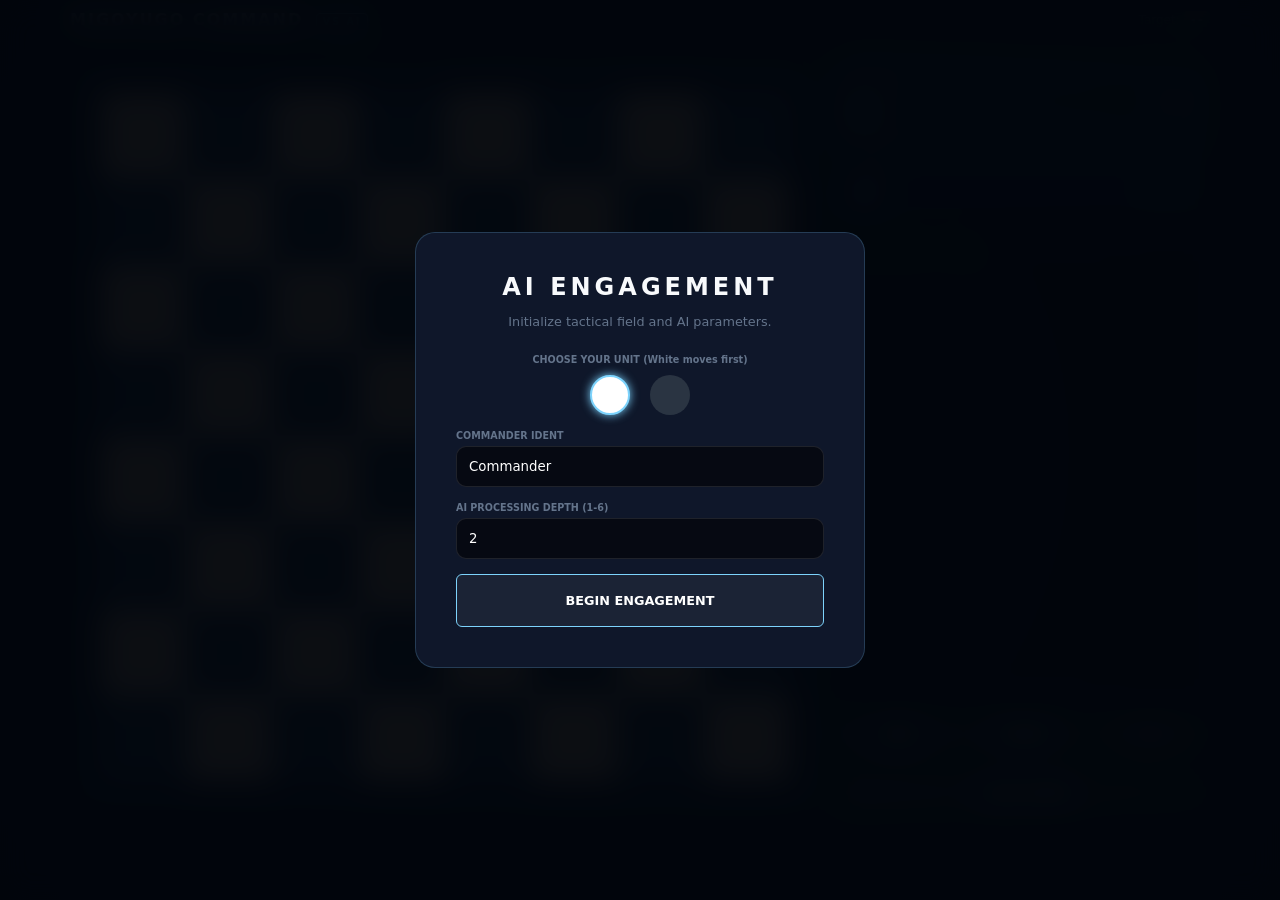
==== commit e2514865: "da" ====
--- a/ai_game.html
+++ b/ai_game.html
@@ -10,7 +10,6 @@
     <link rel="stylesheet" href="ai_game.css" />
   </head>
   <body>
-    <!-- Initial Tactical Setup -->
     <div id="colorSelectionModal" class="modal show">
       <div class="modal-box">
         <h2
@@ -111,9 +110,22 @@
       </div>
     </div>
 
-    <!-- Settlement Popup -->
     <div id="gameOverModal" class="modal">
-      <div class="modal-box">
+      <div class="modal-box" style="position: relative">
+        <span
+          id="closeGameOverBtn"
+          style="
+            position: absolute;
+            top: 15px;
+            right: 20px;
+            font-size: 1.5rem;
+            cursor: pointer;
+            color: var(--dim);
+            font-weight: bold;
+            transition: 0.2s;
+          "
+          >&times;</span
+        >
         <div
           style="
             font-size: 0.6rem;
@@ -218,17 +230,40 @@
           </div>
         </div>
 
-        <div class="registry">
+        <div
+          class="registry"
+          style="
+            display: flex;
+            flex-direction: column;
+            flex-grow: 1;
+            overflow: hidden;
+            gap: 10px;
+          "
+        >
           <div
             id="log"
             style="
               font-family: monospace;
               font-size: 0.75rem;
               color: var(--accent);
+              flex-shrink: 0;
             "
           >
             Initialize systems...
           </div>
+          <div
+            id="moveLog"
+            style="
+              font-family: monospace;
+              font-size: 0.85rem;
+              overflow-y: auto;
+              flex-grow: 1;
+              display: flex;
+              flex-direction: column;
+              gap: 2px;
+              padding-right: 5px;
+            "
+          ></div>
         </div>
 
         <div class="actions">
@@ -286,6 +321,7 @@
       const labelWhitePoints = document.getElementById("labelWhitePoints");
       const labelBlackPoints = document.getElementById("labelBlackPoints");
       const logElement = document.getElementById("log");
+      const moveLogElement = document.getElementById("moveLog"); // Added move log element
       const undoBtn = document.getElementById("undoBtn");
       const resignBtn = document.getElementById("resignBtn");
       const colorSelectionModal = document.getElementById(
@@ -303,6 +339,7 @@
       const logModal = document.getElementById("logModal");
       const viewLogBtn = document.getElementById("viewLogBtn");
       const historyList = document.getElementById("historyList");
+      const closeGameOverBtn = document.getElementById("closeGameOverBtn");
 
       // --- GAME STATE ---
       let playerColor = 1;
@@ -319,7 +356,7 @@
         gameStarted: false,
         gameMoves: [],
         aiThinking: false,
-        undoStack: [], // Stores history for undoing moves
+        undoStack: [],
       };
 
       function playAudio(name) {
@@ -383,7 +420,6 @@
         if (state.board[row][col] || wouldCreateLongLine(row, col, state.turn))
           return;
 
-        // Save current state before player moves
         saveUndoState();
         placeTile(row, col);
       }
@@ -422,6 +458,7 @@
         }
 
         state.gameMoves.push(notation);
+        updateMoveLog(); // UI update for the sidebar moves
 
         if (checkIgo(p)) {
           endGame(p, "TACTICAL IGO ACHIEVED");
@@ -430,7 +467,6 @@
           render();
           if (isBoardFull()) endGame(null, "FIELD SATURATED");
           if (!state.gameOver && state.turn !== playerColor) {
-            // Save state again before AI moves
             saveUndoState();
             setTimeout(makeAIMove, 800);
           }
@@ -489,6 +525,26 @@
         logElement.innerText = msg;
       }
 
+      // New function to update the dedicated move log display
+      function updateMoveLog() {
+        let groupedMoves = "";
+        for (let i = 0; i < state.gameMoves.length; i += 2) {
+          const turnNum = Math.floor(i / 2) + 1;
+          const p1Move = state.gameMoves[i].toUpperCase();
+          const p2Move = state.gameMoves[i + 1]
+            ? state.gameMoves[i + 1].toUpperCase()
+            : "";
+
+          groupedMoves += `<div style="display: flex; margin-bottom: 4px;">
+            <span style="color:var(--dim); width: 30px;">${turnNum}.</span> 
+            <span style="width: 45px; color: #fff;">${p1Move}</span> 
+            <span style="width: 45px; color: #aaa;">${p2Move}</span>
+          </div>`;
+        }
+        moveLogElement.innerHTML = groupedMoves;
+        moveLogElement.scrollTop = moveLogElement.scrollHeight;
+      }
+
       function resetGame() {
         state.board = Array.from({ length: size }, () =>
           Array(size).fill(null),
@@ -499,6 +555,7 @@
         state.undoStack = [];
         buildBoard();
         render();
+        updateMoveLog(); // Clear the move log on reset
       }
 
       function endGame(winner, reason) {
@@ -596,8 +653,6 @@
       }
 
       // --- UI EVENTS ---
-
-      // Fix for the History Close button
       document.getElementById("closeLogBtn").onclick = () =>
         logModal.classList.remove("show");
 
@@ -610,6 +665,7 @@
         state.turn = previousState.turn;
         state.gameMoves = previousState.gameMoves;
         render();
+        updateMoveLog(); // Update the UI upon undo
         pushLog("TACTICAL ROLLBACK EXECUTED.");
       };
 
@@ -624,13 +680,22 @@
         if (playerColor === 2) setTimeout(makeAIMove, 1000);
       };
 
+      closeGameOverBtn.onclick = () => {
+        gameOverModal.classList.remove("show");
+      };
+
       viewLogBtn.onclick = () => {
-        historyList.innerHTML = state.gameMoves
-          .map(
-            (m, i) =>
-              `<div style="margin-bottom:5px"><span style="color:var(--accent)">${i + 1}.</span> ${m.toUpperCase()}</div>`,
-          )
-          .join("");
+        let groupedMoves = "";
+        for (let i = 0; i < state.gameMoves.length; i += 2) {
+          const turnNum = Math.floor(i / 2) + 1;
+          const p1Move = state.gameMoves[i].toUpperCase();
+          const p2Move = state.gameMoves[i + 1]
+            ? state.gameMoves[i + 1].toUpperCase()
+            : "";
+          groupedMoves += `<div style="margin-bottom:5px"><span style="color:var(--accent)">${turnNum}.</span> ${p1Move} ${p2Move}</div>`;
+        }
+
+        historyList.innerHTML = groupedMoves;
         logModal.classList.add("show");
       };
 
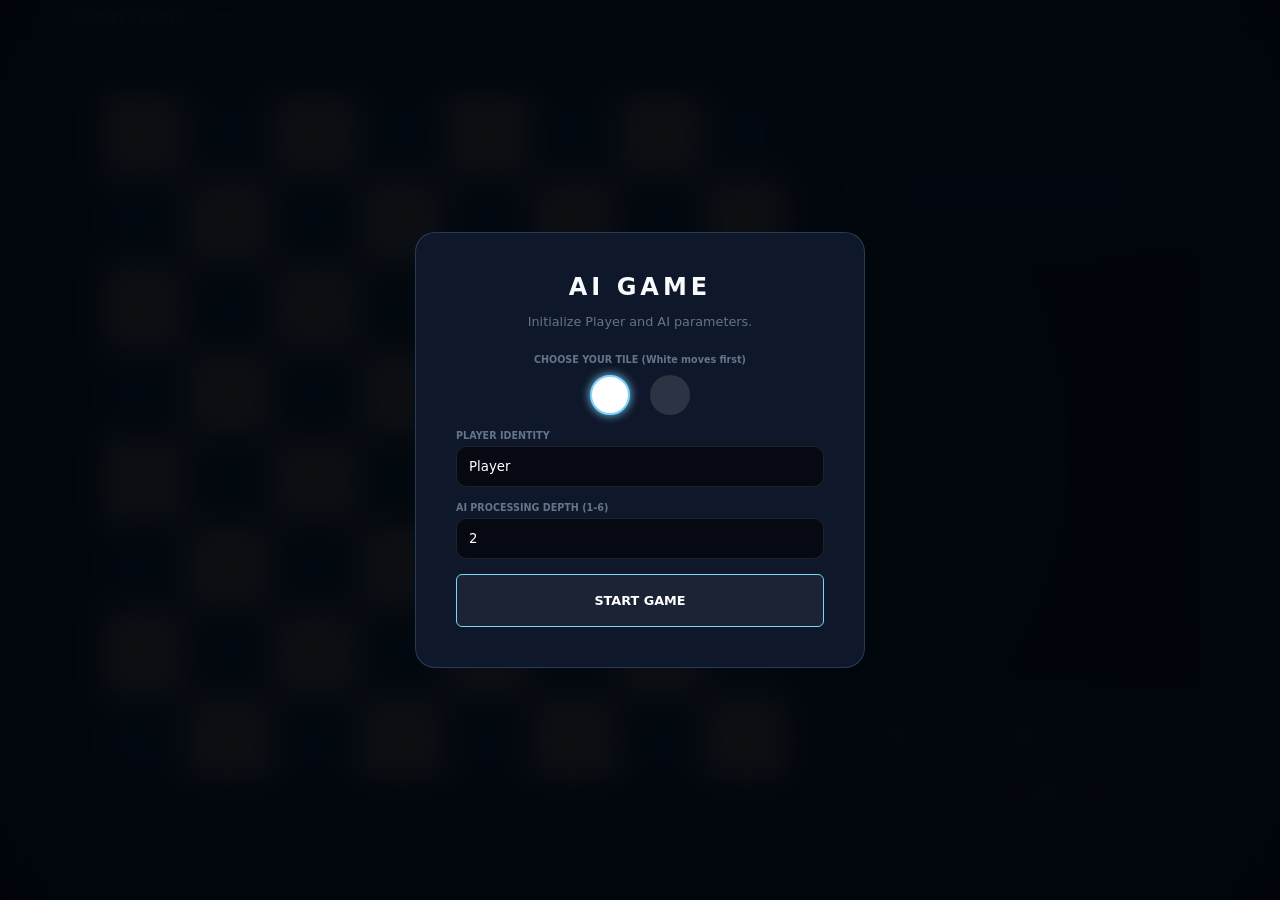
==== commit 8e041f93: "edit ai game ui" ====
--- a/ai_game.html
+++ b/ai_game.html
@@ -6,7 +6,7 @@
       name="viewport"
       content="width=device-width, initial-scale=1.0, maximum-scale=1.0, user-scalable=no"
     />
-    <title>Migoyugo - AI Engagement</title>
+    <title>Migoyugo - AI GAME</title>
     <link rel="stylesheet" href="ai_game.css" />
   </head>
   <body>
@@ -20,10 +20,10 @@
             font-weight: 900;
           "
         >
-          AI ENGAGEMENT
+          AI GAME
         </h2>
         <p style="color: var(--dim); font-size: 0.8rem; margin-bottom: 25px">
-          Initialize tactical field and AI parameters.
+          Initialize Player and AI parameters.
         </p>
 
         <div class="ident-wrap">
@@ -37,7 +37,7 @@
               margin-bottom: 10px;
               text-align: center;
             "
-            >CHOOSE YOUR UNIT (White moves first)</label
+            >CHOOSE YOUR TILE (White moves first)</label
           >
           <div class="color-selection">
             <div
@@ -63,13 +63,13 @@
               display: block;
               margin-bottom: 5px;
             "
-            >COMMANDER IDENT</label
+            >PLAYER IDENTITY</label
           >
           <input
             type="text"
             id="playerName"
             class="ident-input"
-            value="Commander"
+            value="Player"
           />
         </div>
 
@@ -105,7 +105,7 @@
           "
           id="startGameBtn"
         >
-          BEGIN ENGAGEMENT
+          START GAME
         </button>
       </div>
     </div>
@@ -134,7 +134,7 @@
             margin-bottom: 5px;
           "
         >
-          CONFLICT SETTLED
+          GAME END
         </div>
         <h2
           id="goTitle"
@@ -146,7 +146,7 @@
           id="goSubtitle"
           style="color: var(--dim); font-size: 0.85rem; margin-bottom: 25px"
         >
-          Tactical objective achieved.
+          GAME OVER.
         </p>
 
         <div
@@ -196,14 +196,14 @@
           style="width: 100%"
           onclick="location.href = 'index.html'"
         >
-          EXIT COMMAND
+          EXIT GAME
         </button>
       </div>
     </div>
 
     <div class="app-shell">
       <header class="hdr">
-        <h1>MIGOYUGO COMMAND <span class="mv-tag">VS AI</span></h1>
+        <h1>MIGOYUGO <span class="mv-tag">VS AI</span></h1>
         <div class="target-bar" id="tHdr">Target: <b>--</b></div>
       </header>
 
@@ -374,7 +374,7 @@
       });
 
       startGameBtn.addEventListener("click", () => {
-        const name = playerNameInput.value.trim() || "Commander";
+        const name = playerNameInput.value.trim() || "Player";
         aiMaxDepth = parseInt(aiMaxDepthInput.value) || 2;
         players[playerColor].name = name;
         players[playerColor === 1 ? 2 : 1].name = "AI UNIT";
@@ -461,11 +461,11 @@
         updateMoveLog(); // UI update for the sidebar moves
 
         if (checkIgo(p)) {
-          endGame(p, "TACTICAL IGO ACHIEVED");
+          endGame(p, "IGO ACHIEVED");
         } else {
           state.turn = state.turn === 1 ? 2 : 1;
           render();
-          if (isBoardFull()) endGame(null, "FIELD SATURATED");
+          if (isBoardFull()) endGame(null, "BOARD FULL");
           if (!state.gameOver && state.turn !== playerColor) {
             saveUndoState();
             setTimeout(makeAIMove, 800);
@@ -671,7 +671,7 @@
 
       resignBtn.onclick = () => {
         const aiId = playerColor === 1 ? 2 : 1;
-        endGame(aiId, "COMMANDER RETREATED FROM FIELD.");
+        endGame(aiId, "opponent resigned");
       };
 
       document.getElementById("playAgainBtn").onclick = () => {
